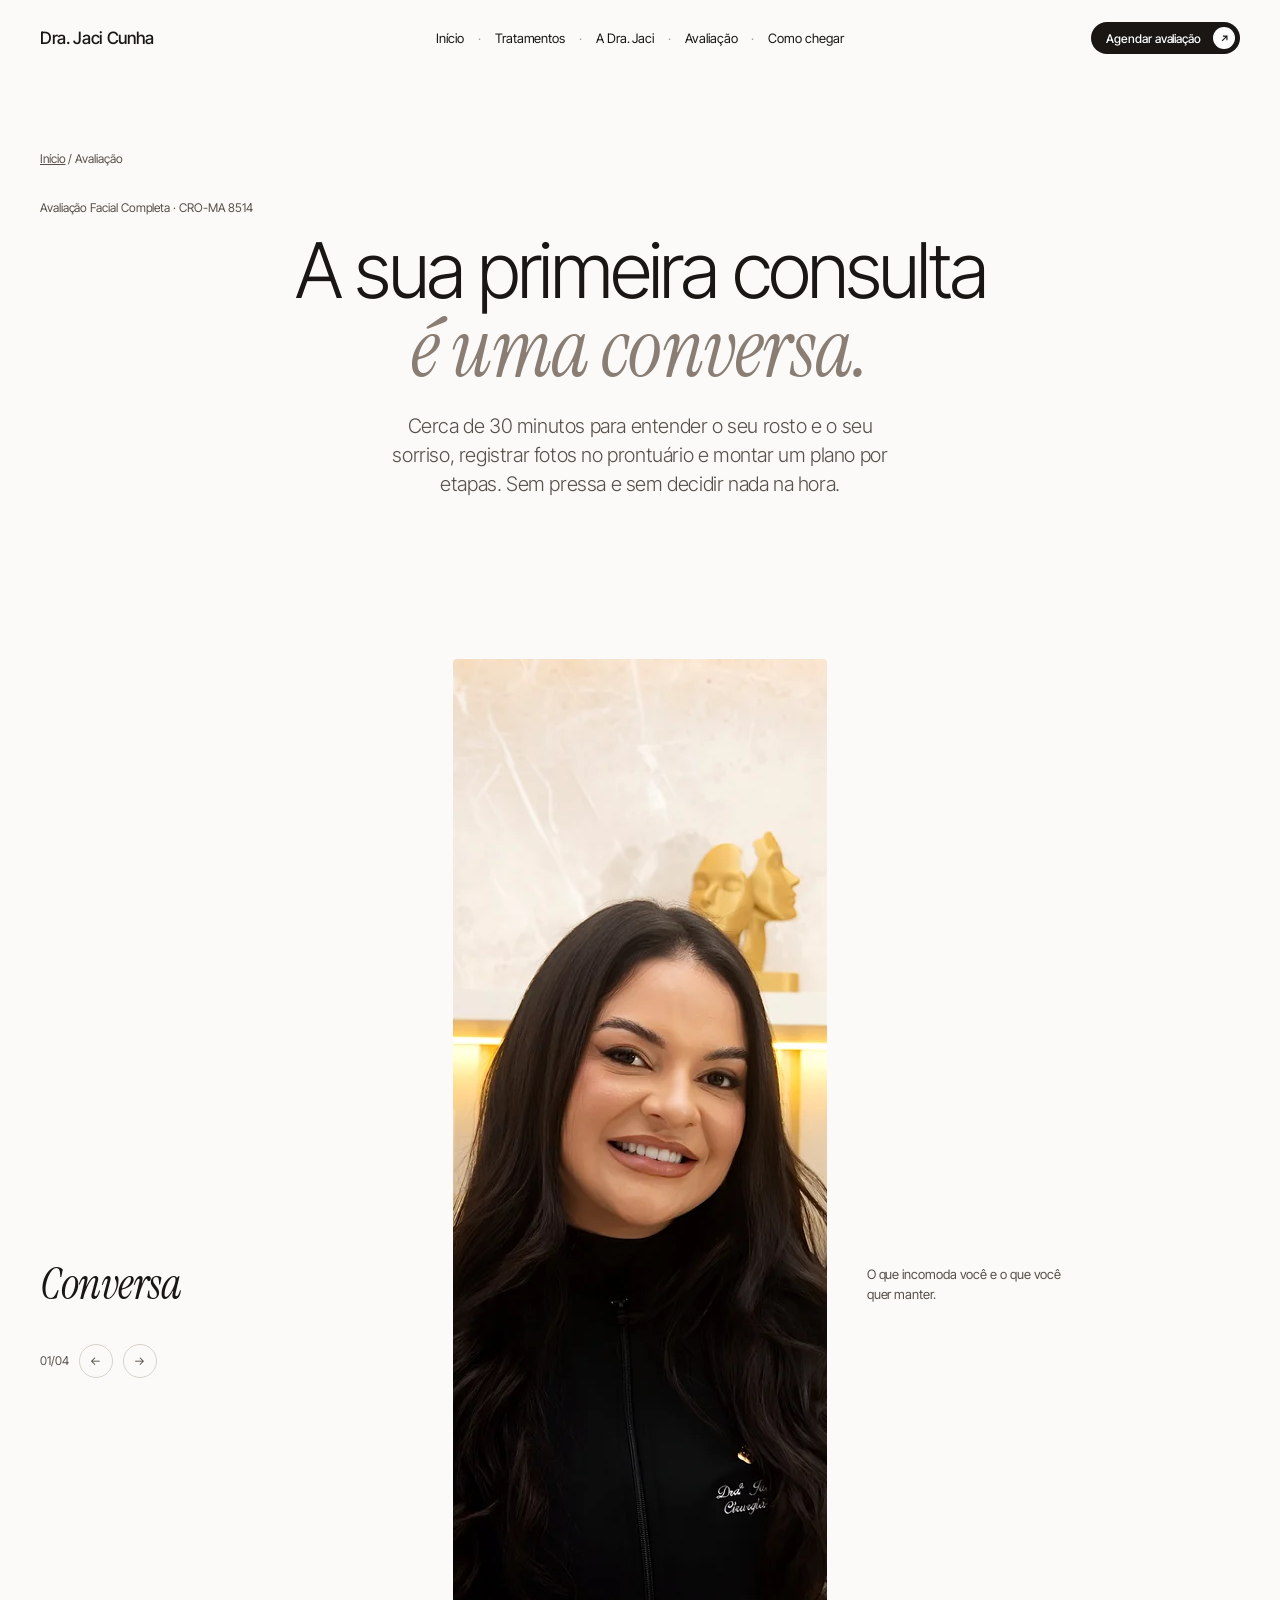
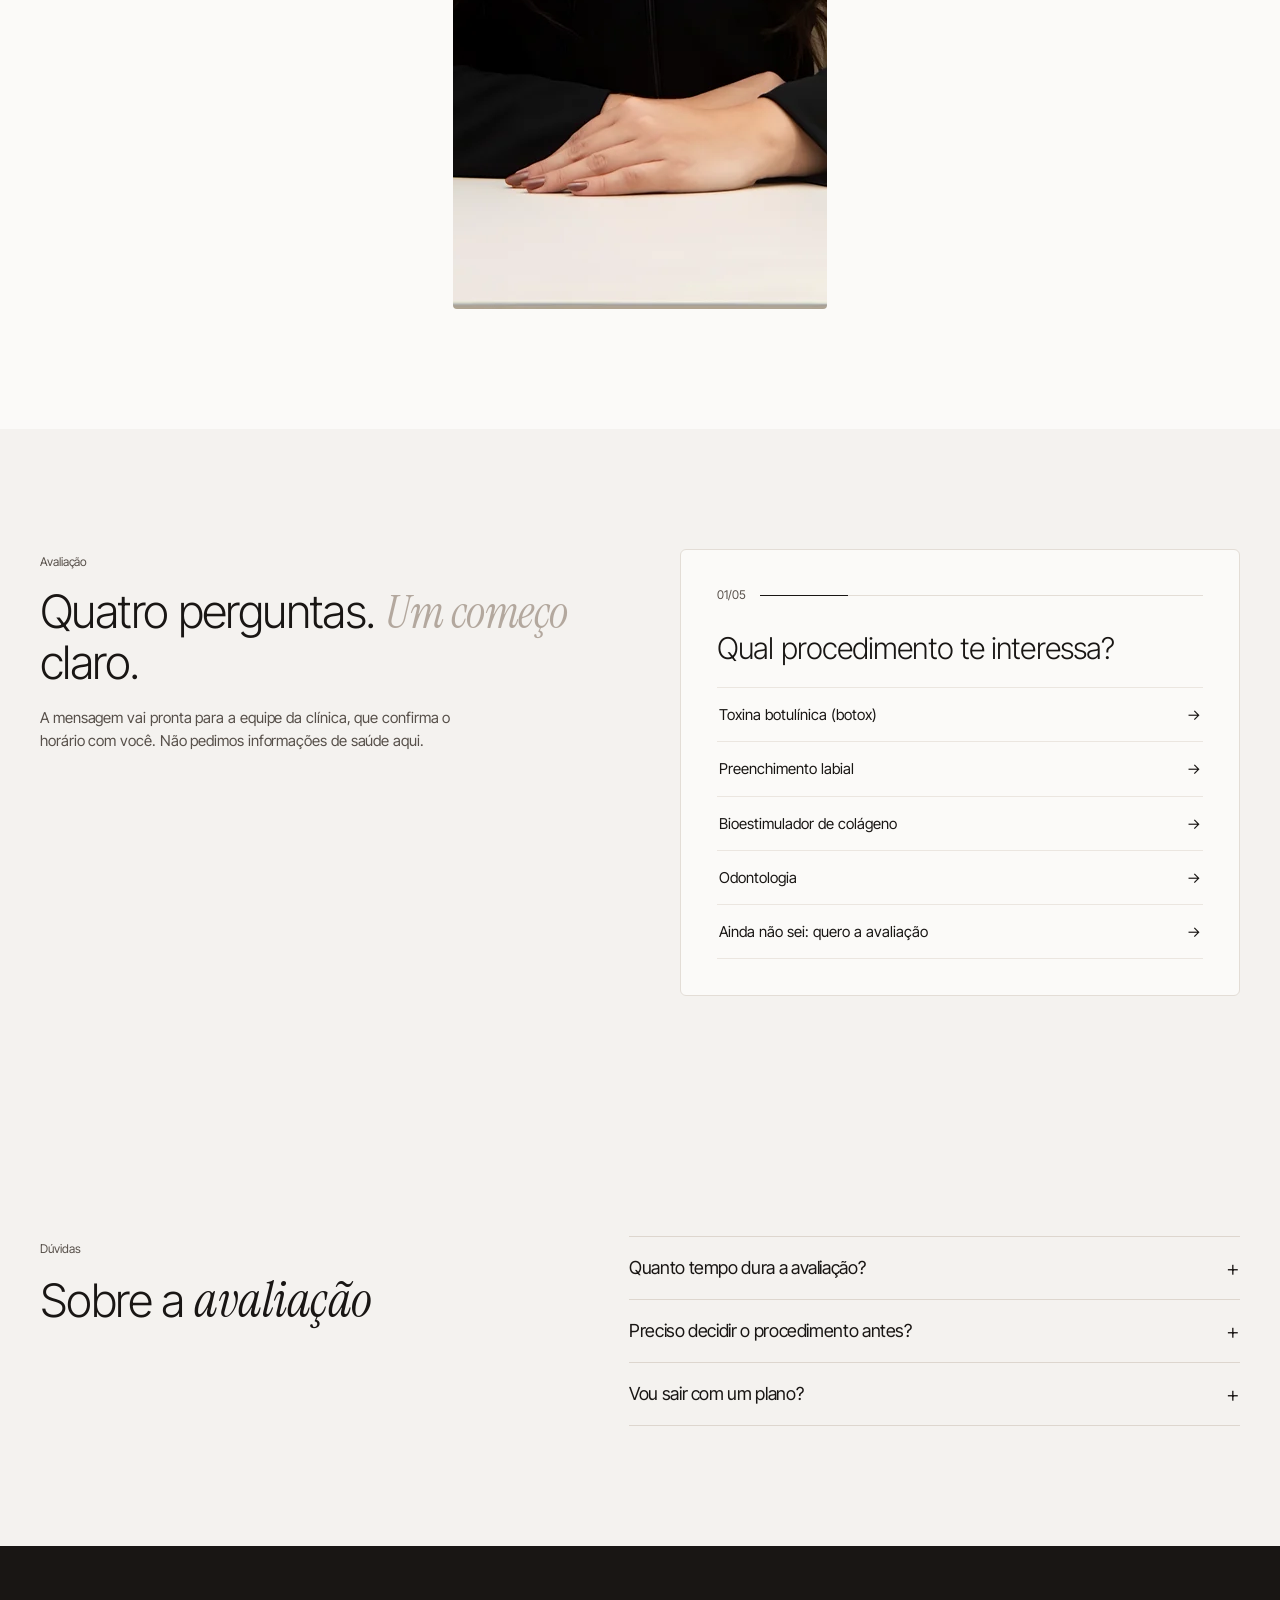
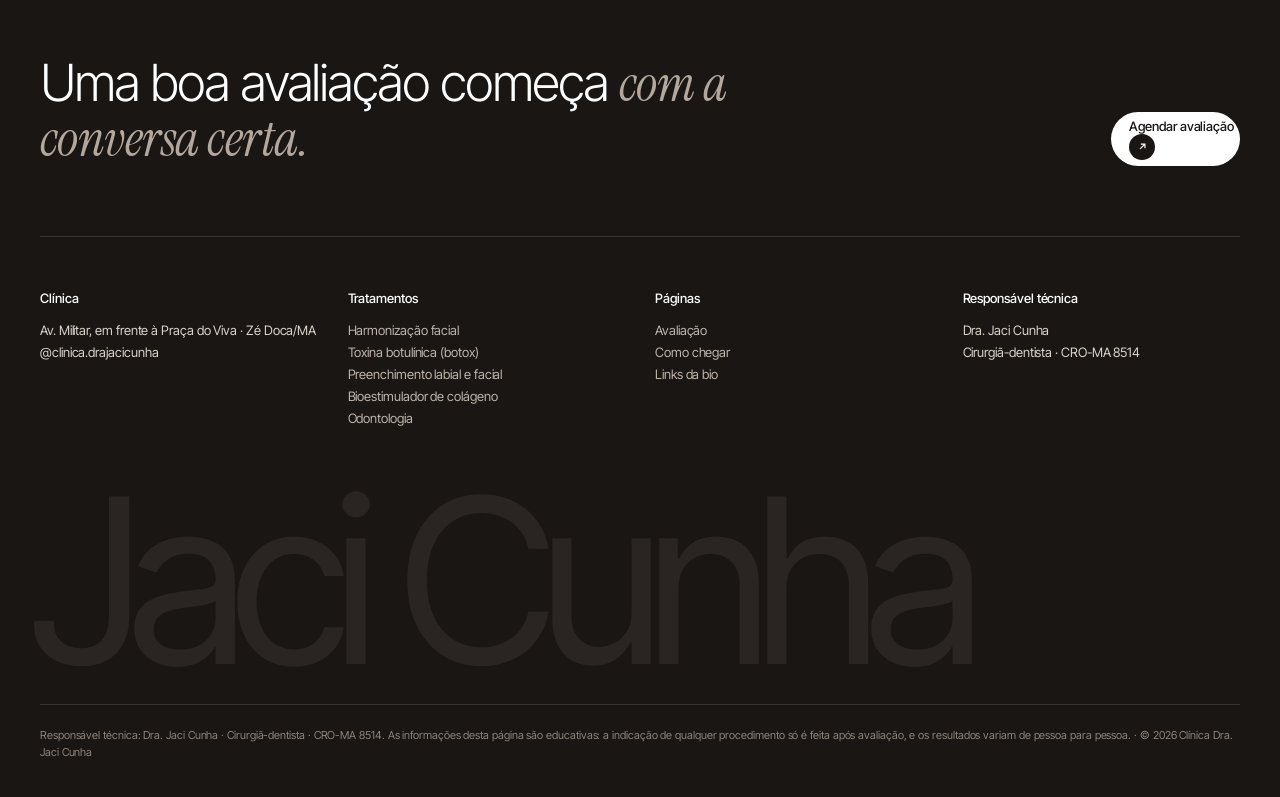
==== avaliacao/index.html @ e1cb76a9 "Site oficial e bio da Clínica Dra. Jaci Cunha (v3: Seon Clinic + Atelier Aesthetica) Co-Authored-By:" ====
<!doctype html>
<html lang="pt-BR"><head><meta charset="utf-8"><meta name="viewport" content="width=device-width,initial-scale=1,viewport-fit=cover">
<title>Avaliação Facial Completa em Zé Doca (MA) | Clínica Dra. Jaci Cunha</title><meta name="description" content="Agende sua Avaliação Facial Completa com a Dra. Jaci Cunha (CRO-MA 8514) em Zé Doca (MA): análise do rosto e do sorriso e um plano por etapas."><link rel="canonical" href="https://drajacicunha.pages.dev/avaliacao/"><meta name="robots" content="index,follow,max-image-preview:large">
<meta name="geo.region" content="BR-MA"><meta name="geo.placename" content="Zé Doca"><meta name="theme-color" content="#F4F2EF">
<meta property="og:type" content="website"><meta property="og:locale" content="pt_BR"><meta property="og:site_name" content="Clínica Dra. Jaci Cunha"><meta property="og:title" content="Avaliação Facial Completa em Zé Doca (MA) | Clínica Dra. Jaci Cunha">
<meta property="og:description" content="Agende sua Avaliação Facial Completa com a Dra. Jaci Cunha (CRO-MA 8514) em Zé Doca (MA): análise do rosto e do sorriso e um plano por etapas."><meta property="og:url" content="https://drajacicunha.pages.dev/avaliacao/"><meta property="og:image" content="https://drajacicunha.pages.dev/img/v3-heroi.webp"><meta name="twitter:card" content="summary_large_image">
<link rel="icon" href="/img/avatar.webp"><link rel="apple-touch-icon" href="/img/avatar.webp"><link rel="preconnect" href="https://fonts.googleapis.com"><link rel="preconnect" href="https://fonts.gstatic.com" crossorigin>
<link href="https://fonts.googleapis.com/css2?family=Inter+Tight:wght@300;400;500&family=Instrument+Serif:ital@0;1&display=swap" rel="stylesheet"><link rel="stylesheet" href="/css/site.css">
<script type="application/ld+json">{"@context": "https://schema.org", "@graph": [{"@type": ["Dentist", "MedicalClinic"], "@id": "https://drajacicunha.pages.dev/#clinica", "name": "Clínica Dra. Jaci Cunha", "alternateName": "Dra. Jaci Cunha · Harmonização Orofacial e Odontologia", "url": "https://drajacicunha.pages.dev/", "image": "https://drajacicunha.pages.dev/img/jaci-off-white-sofa-sorrindo.webp", "logo": "https://drajacicunha.pages.dev/img/avatar.webp", "sameAs": ["https://www.instagram.com/clinica.drajacicunha/"], "address": {"@type": "PostalAddress", "streetAddress": "Av. Militar, em frente à Praça do Viva", "addressLocality": "Zé Doca", "addressRegion": "MA", "addressCountry": "BR"}, "areaServed": {"@type": "City", "name": "Zé Doca"}, "medicalSpecialty": ["Dentistry", "Dermatology"], "employee": {"@type": "Person", "name": "Dra. Jaci Cunha", "jobTitle": "Cirurgiã-dentista", "identifier": "CRO-MA 8514"}}, {"@type": "BreadcrumbList", "itemListElement": [{"@type": "ListItem", "position": 1, "name": "Início", "item": "https://drajacicunha.pages.dev/"}, {"@type": "ListItem", "position": 2, "name": "Avaliação", "item": "https://drajacicunha.pages.dev/avaliacao/"}]}, {"@type": "FAQPage", "mainEntity": [{"@type": "Question", "name": "Quanto tempo dura a avaliação?", "acceptedAnswer": {"@type": "Answer", "text": "Cerca de 30 minutos."}}, {"@type": "Question", "name": "Preciso decidir o procedimento antes?", "acceptedAnswer": {"@type": "Answer", "text": "Não. A avaliação existe justamente para entender o seu rosto e montar o plano com você."}}, {"@type": "Question", "name": "Vou sair com um plano?", "acceptedAnswer": {"@type": "Answer", "text": "Sim: um plano por etapas, explicando o que faz sentido para você e em que ordem."}}]}]}</script></head>
<body class=""><header class="nav "><a class="logo" href="/">Dra. Jaci Cunha</a><nav aria-label="Páginas"><a href="/">Início</a><span>·</span><a href="/#tratamentos">Tratamentos</a><span>·</span><a href="/#dra">A Dra. Jaci</a><span>·</span><a href="/avaliacao/">Avaliação</a><span>·</span><a href="/#como-chegar">Como chegar</a></nav><a class="bt pq" href="/avaliacao/#agendar"><span>Agendar avaliação</span><i><svg viewBox="0 0 16 16" aria-hidden="true"><path d="M5 11 11 5M6 5h5v5" fill="none" stroke="currentColor" stroke-width="1.4"/></svg></i></a><button class="mn" type="button" aria-label="Abrir menu" onclick="document.body.classList.toggle('menu-aberto')"><i></i><i></i></button></header><div class="menu-cel"><a href="/">Início</a><a href="/#tratamentos">Tratamentos</a><a href="/#dra">A Dra. Jaci</a><a href="/avaliacao/">Avaliação</a><a href="/#como-chegar">Como chegar</a></div><main><section class="pg-h"><div class="w"><div class="migalha"><a href="/">Início</a> / Avaliação</div><span class="eti">Avaliação Facial Completa · CRO-MA 8514</span><h1 class="pg-h1c">A sua primeira consulta <em>é uma conversa.</em></h1><p class="lead c">Cerca de 30 minutos para entender o seu rosto e o seu sorriso, registrar fotos no prontuário e montar um plano por etapas. Sem pressa e sem decidir nada na hora.</p></div></section>
<section class="sec"><div class="w"><div class="sl rv" data-sl><div class="sl-i on"><div class="sl-t"><h3><em>Conversa</em></h3></div><img src="/img/v3-cons1.webp" alt="Clínica Dra. Jaci Cunha em Zé Doca" loading="lazy" width="1000" height="1250"><p class="sl-d">O que incomoda você e o que você quer manter.</p></div><div class="sl-i "><div class="sl-t"><h3><em>Análise</em></h3></div><img src="/img/v3-cons2.webp" alt="Clínica Dra. Jaci Cunha em Zé Doca" loading="lazy" width="1000" height="1250"><p class="sl-d">Rosto, expressão e sorriso, com fotos para o prontuário.</p></div><div class="sl-i "><div class="sl-t"><h3><em>Plano</em></h3></div><img src="/img/v3-cons3.webp" alt="Clínica Dra. Jaci Cunha em Zé Doca" loading="lazy" width="1000" height="1250"><p class="sl-d">As etapas que fazem sentido para você, explicadas uma a uma.</p></div><div class="sl-i "><div class="sl-t"><h3><em>Acompanhamento</em></h3></div><img src="/img/v3-cons4.webp" alt="Clínica Dra. Jaci Cunha em Zé Doca" loading="lazy" width="1000" height="1250"><p class="sl-d">Retorno combinado para cuidar do resultado com você.</p></div><div class="sl-c"><span class="sl-n">01/04</span><button type="button" data-a aria-label="Anterior">←</button><button type="button" data-p aria-label="Próxima">→</button></div></div></div></section>
<section class="quiz" id="agendar"><div class="w q-grid"><div class="rv"><span class="eti">Avaliação</span><h2>Quatro perguntas. <em class="cz">Um começo</em> claro.</h2><p class="mut">A mensagem vai pronta para a equipe da clínica, que confirma o horário com você. Não pedimos informações de saúde aqui.</p></div>
<div id="qz" class="qz rv" aria-live="polite"></div></div></section>
<script>(()=>{const D={"quiz": [["Qual procedimento te interessa?", ["Toxina botulínica (botox)", "Preenchimento labial", "Bioestimulador de colágeno", "Odontologia", "Ainda não sei: quero a avaliação"]], ["Você já fez algum procedimento estético?", ["Sim", "Não, seria a primeira vez"]], ["Quando você gostaria de vir?", ["Esta semana", "Este mês", "Só quero tirar dúvidas"]], ["Melhor horário", ["Manhã", "Tarde"]]], "wa": "", "ig": "clinica.drajacicunha"},R=[];const el=document.getElementById('qz');
function passo(i){if(i<D.quiz.length){const[p,ops]=D.quiz[i];el.innerHTML=`<div class="q-top"><span>${String(i+1).padStart(2,'0')}/${String(D.quiz.length+1).padStart(2,'0')}</span><i style="--p:${(i+1)/(D.quiz.length+1)}"></i></div><h3>${p}</h3><div class="op">${ops.map(o=>`<button type="button">${o}<span>→</span></button>`).join('')}</div>`;
 el.querySelectorAll('button').forEach(b=>b.onclick=()=>{R[i]=b.firstChild.textContent;passo(i+1)})}
 else{el.innerHTML=`<div class="q-top"><span>${D.quiz.length+1}/${D.quiz.length+1}</span><i style="--p:1"></i></div><h3>Seu nome e sua cidade</h3><input id="qn" placeholder="Nome" autocomplete="given-name"><input id="qc" placeholder="Cidade" value="Zé Doca"><button type="button" id="qe" class="bt"><span>Enviar para a clínica</span><i><svg viewBox="0 0 16 16" aria-hidden="true"><path d="M5 11 11 5M6 5h5v5" fill="none" stroke="currentColor" stroke-width="1.4"/></svg></i></button>`;
 document.getElementById('qe').onclick=()=>{const n=document.getElementById('qn').value.trim()||'(sem nome)',c=document.getElementById('qc').value.trim();
  const t=`Oi! Vim pelo site da Clínica Dra. Jaci Cunha.\nNome: ${n}\nCidade: ${c}\nInteresse: ${R[0]}\nJá fez procedimento: ${R[1]}\nQuando: ${R[2]}\nHorário: ${R[3]}`;
  if(D.wa)location.href='https://wa.me/'+D.wa+'?text='+encodeURIComponent(t);
  else{try{navigator.clipboard.writeText(t)}catch(e){}el.innerHTML='<h3>Mensagem copiada.</h3><p class="mut" style="margin:10px 0 18px">Abra o direct da clínica e cole a mensagem.</p><a class="bt" href="https://ig.me/m/'+D.ig+'"><span>Abrir o direct</span><i><svg viewBox="0 0 16 16" aria-hidden="true"><path d="M5 11 11 5M6 5h5v5" fill="none" stroke="currentColor" stroke-width="1.4"/></svg></i></a>'}}}}
passo(0)})();</script><section class="sec cinza"><div class="w duas"><div class="rv"><span class="eti">Dúvidas</span><h2 class="h2">Sobre a <em>avaliação</em></h2></div><div class="rv"><div class="faq"><details><summary>Quanto tempo dura a avaliação?</summary><p>Cerca de 30 minutos.</p></details><details><summary>Preciso decidir o procedimento antes?</summary><p>Não. A avaliação existe justamente para entender o seu rosto e montar o plano com você.</p></details><details><summary>Vou sair com um plano?</summary><p>Sim: um plano por etapas, explicando o que faz sentido para você e em que ordem.</p></details></div></div></div></section></main><footer class="rod"><div class="w"><div class="rod-top"><h2>Uma boa avaliação começa <em>com a conversa certa.</em></h2><a class="bt claro" href="/avaliacao/#agendar"><span>Agendar avaliação</span><i><svg viewBox="0 0 16 16" aria-hidden="true"><path d="M5 11 11 5M6 5h5v5" fill="none" stroke="currentColor" stroke-width="1.4"/></svg></i></a></div>
<div class="cols"><div><b>Clínica</b>Av. Militar, em frente à Praça do Viva · Zé Doca/MA<br>@clinica.drajacicunha</div><div><b>Tratamentos</b><a href="/harmonizacao-facial-em-ze-doca/">Harmonização facial</a><a href="/botox-em-ze-doca/">Toxina botulínica (botox)</a><a href="/preenchimento-labial-em-ze-doca/">Preenchimento labial e facial</a><a href="/bioestimulador-de-colageno-em-ze-doca/">Bioestimulador de colágeno</a><a href="/dentista-em-ze-doca/">Odontologia</a></div><div><b>Páginas</b><a href="/avaliacao/">Avaliação</a><a href="/#como-chegar">Como chegar</a><a href="/bio/">Links da bio</a></div><div><b>Responsável técnica</b>Dra. Jaci Cunha<br>Cirurgiã-dentista · CRO-MA 8514</div></div>
<div class="marca-g" aria-hidden="true">Jaci Cunha</div><div class="leg">Responsável técnica: Dra. Jaci Cunha · Cirurgiã-dentista · CRO-MA 8514. As informações desta página são educativas: a indicação de qualquer procedimento só é feita após avaliação, e os resultados variam de pessoa para pessoa. · © 2026 Clínica Dra. Jaci Cunha</div></div></footer>
<script>(()=>{const r=matchMedia('(prefers-reduced-motion: reduce)').matches;const o=new IntersectionObserver(es=>es.forEach(e=>{if(e.isIntersecting){e.target.classList.add('ok');o.unobserve(e.target)}}),{threshold:.15});document.querySelectorAll('.rv').forEach(el=>r?el.classList.add('ok'):o.observe(el));
const n=document.querySelector('.nav');addEventListener('scroll',()=>n.classList.toggle('fixo',scrollY>40),{passive:true});
document.querySelectorAll('[data-sl]').forEach(sl=>{const it=[...sl.querySelectorAll('.sl-i')];let k=0;const ir=d=>{it[k].classList.remove('on');k=(k+d+it.length)%it.length;it[k].classList.add('on');sl.querySelector('.sl-n').textContent=String(k+1).padStart(2,'0')+'/'+String(it.length).padStart(2,'0')};sl.querySelector('[data-a]').onclick=()=>ir(-1);sl.querySelector('[data-p]').onclick=()=>ir(1)});})();</script></body></html>
---- css/site.css ----
/* Clínica Dra. Jaci Cunha · site v3 (conta Leandro, 04/11/2026)
   Cópia fiel da linguagem de dois shots de estúdios de ponta: "Seon Clinic" (LAIN) e "Atelier Aesthetica" (Phenomenon Studio).
   Inter Tight leve + Instrument Serif itálica, palavras em cinza/preto, etiquetas finas, fotografia grande. Ver site/TEMPLATE-V3.md */
:root{--fd:#F4F2EF;--br:#FBFAF8;--cz:#EAE6E1;--tp:#8A7E74;--tp2:#B3A89E;--ti:#191614;--t2:#57504A;--bo:#6B1620;--w:1360px;--sf:'Instrument Serif',Georgia,serif;--ss:'Inter Tight',system-ui,sans-serif}
*{box-sizing:border-box;margin:0;padding:0}html{scroll-behavior:smooth}
body{background:var(--br);color:var(--ti);font:400 15px/1.55 var(--ss);-webkit-font-smoothing:antialiased;letter-spacing:-.005em;overflow-x:hidden}
a{color:inherit;text-decoration:none}img{display:block;max-width:100%}button{font:inherit;color:inherit}
em{font-family:var(--sf);font-style:italic;font-weight:400;letter-spacing:-.01em}
.w{max-width:var(--w);margin:0 auto;padding:0 40px}.c{text-align:center}.sr{position:absolute;width:1px;height:1px;overflow:hidden;clip:rect(0 0 0 0)}
.cz{color:var(--tp2)}.mut{color:var(--t2);font-size:15px;max-width:440px}
.eti{display:inline-block;font:400 12px var(--ss);color:var(--t2);margin-bottom:18px}.eti.c{display:block;text-align:center}.eti.claro{color:rgba(255,255,255,.8)}
/* botão pílula com seta em círculo (LAIN) */
.bt{display:inline-flex;align-items:center;gap:12px;background:var(--ti);color:#fff;border-radius:99px;padding:6px 6px 6px 18px;font:500 13px var(--ss);transition:background .3s}
.bt i{width:26px;height:26px;border-radius:50%;background:#fff;color:var(--ti);display:grid;place-items:center;transition:transform .35s}.bt i svg{width:13px;height:13px}
.bt:hover{background:var(--bo)}.bt:hover i{transform:rotate(45deg)}.bt.pq{font-size:12px;padding:5px 5px 5px 15px}.bt.pq i{width:22px;height:22px}
.bt.claro{background:#fff;color:var(--ti)}.bt.claro i{background:var(--ti);color:#fff}.bt.centro{margin:26px auto 0;display:flex;width:max-content}
/* navegação (LAIN: logo à esquerda, links com ponto no centro, pílula à direita) */
.nav{position:fixed;top:0;left:0;right:0;z-index:50;display:grid;grid-template-columns:1fr auto 1fr;align-items:center;padding:22px 40px;transition:background .4s,padding .4s}
.nav .logo{font:500 17px var(--ss);letter-spacing:-.02em}.nav nav{display:flex;align-items:center;gap:14px;font-size:13px}.nav nav span{opacity:.4}.nav .bt{justify-self:end}
.nav.fixo{background:rgba(251,250,248,.88);backdrop-filter:blur(16px);-webkit-backdrop-filter:blur(16px);padding:14px 40px}
.mn{display:none}.menu-cel{display:none}
/* herói (LAIN Seon Clinic: foto cheia, frase em cima à esquerda, dois destaques, nome gigante na base) */
.heroi{position:relative;height:100vh;min-height:680px;max-height:1000px;overflow:hidden;background:var(--cz)}
.heroi picture,.h-img{position:absolute;inset:0;width:100%;height:100%}.h-img{object-fit:cover;object-position:60% 20%;transform:scale(1.06);animation:z 18s ease-out forwards}
@keyframes z{to{transform:scale(1)}}
.h-in{position:absolute;inset:0;max-width:var(--w);margin:0 auto;padding:0 40px}
.h-top{position:absolute;top:150px;left:40px;max-width:420px}.h-frase{font:300 34px/1.15 var(--ss);letter-spacing:-.03em;margin-bottom:22px}.h-frase em{font-size:1.08em}
.h-feat{position:absolute;left:40px;top:52%;display:grid;grid-template-columns:repeat(2,250px);gap:30px}
.h-feat div{display:grid;grid-template-columns:28px 1fr;column-gap:12px}.h-feat i{grid-row:span 2;width:28px;height:28px;border:1px solid rgba(25,22,20,.25);border-radius:7px;display:grid;place-items:center}.h-feat i svg{width:16px}
.h-feat b{font:500 14px var(--ss)}.h-feat small{font-size:12px;color:var(--t2);line-height:1.45}
.h-nome{position:absolute;left:28px;right:28px;bottom:-.14em;font:400 clamp(90px,17.4vw,300px)/1 var(--ss);letter-spacing:-.065em;white-space:nowrap;color:var(--ti)}
/* seções */
.sec{padding:120px 0}.cinza{background:var(--fd)}
.h2c{font:300 clamp(34px,3.6vw,52px)/1.12 var(--ss);letter-spacing:-.035em;max-width:820px;margin:0 auto}.h2c em{font-size:1.08em}
.h2{font:300 clamp(34px,3.6vw,52px)/1.08 var(--ss);letter-spacing:-.035em}.h2 em{font-size:1.08em}
.largo{max-width:820px;margin:60px auto 0;overflow:hidden;border-radius:4px}.largo img{width:100%;transition:transform 1.2s}.largo:hover img{transform:scale(1.03)}
/* tratamentos (LAIN: cartões de foto com o nome por cima) */
.tt-cab{display:flex;justify-content:space-between;align-items:end;gap:30px;margin-bottom:40px}
.cards{display:grid;grid-template-columns:repeat(5,1fr);gap:10px}
.card{position:relative;aspect-ratio:3/4.3;overflow:hidden;border-radius:4px;color:#fff}.card img{width:100%;height:100%;object-fit:cover;object-position:50% 12%;transition:transform 1s cubic-bezier(.2,.7,.2,1)}
.card::after{content:"";position:absolute;inset:0;background:linear-gradient(180deg,rgba(0,0,0,0) 45%,rgba(20,12,10,.62))}
.card-t{position:absolute;left:16px;right:16px;bottom:16px;z-index:1;display:grid;gap:4px}.card-t b{font:500 15px/1.2 var(--ss)}.card-t small{font-size:11.5px;opacity:.8;line-height:1.4}
.card-n{position:absolute;top:14px;right:16px;z-index:1;font:300 26px var(--ss);letter-spacing:-.03em}.card:hover img{transform:scale(1.06)}
/* pilares (LAIN: 4 colunas com ícone e fio) */
.pils{display:grid;grid-template-columns:repeat(4,1fr);margin-top:56px;border-top:1px solid #dcd6cf}
.pil{padding:26px 24px 10px 0;border-right:1px solid #dcd6cf;display:grid;gap:8px}.pil+.pil{padding-left:24px}.pil:last-child{border-right:0}
.pil i{width:28px;height:28px;border:1px solid #d3ccc4;border-radius:7px;display:grid;place-items:center;margin-bottom:40px}.pil i svg{width:15px}.pil b{font:500 14px var(--ss)}.pil small{font-size:12.5px;color:var(--t2)}
/* jornada em círculo (LAIN) */
.jorn{position:relative;width:min(640px,100%);aspect-ratio:1;margin:70px auto 0}
.j-anel{position:absolute;inset:14%;border:1px solid #e0dad3;border-radius:50%;background:conic-gradient(from 0deg,#efebe6 0 25%,transparent 25% 100%)}
.j-anel::before,.j-anel::after{content:"";position:absolute;background:#e0dad3}.j-anel::before{left:50%;top:0;bottom:0;width:1px}.j-anel::after{top:50%;left:0;right:0;height:1px}
.j-meio{position:absolute;left:50%;top:50%;transform:translate(-50%,-50%);width:150px;height:150px;border-radius:50%;background:var(--br);border:1px solid #e0dad3;display:grid;place-content:center;text-align:center;font-size:12px}.j-meio b{font-weight:500}.j-meio span{color:var(--tp2)}
.jp{position:absolute;display:grid;justify-items:center;gap:6px;font-size:12px;width:150px}.jp img{width:74px;height:74px;border-radius:50%;object-fit:cover;border:3px solid var(--br);box-shadow:0 10px 26px rgba(25,22,20,.12)}
.jp span{width:28px;height:28px;border:1px solid #d9d2ca;border-radius:50%;display:grid;place-items:center;font-size:10px;background:var(--br)}.jp b{font-weight:400}
.jp1{left:-2%;top:2%}.jp2{right:-2%;top:2%}.jp3{right:-2%;bottom:4%}.jp4{left:-2%;bottom:4%}
/* cartão da Dra. (Phenomenon Atelier Aesthetica) */
.dra{position:relative;margin-top:56px;background:linear-gradient(120deg,#8C8178,#776B62);border-radius:6px;min-height:520px;overflow:hidden;color:#fff;display:grid;grid-template-columns:1.1fr .9fr}
.dra-t{padding:70px 60px}.dra-t h3{font:300 clamp(40px,4vw,58px)/1 var(--ss);letter-spacing:-.04em;margin-bottom:22px}.dra-t h3 em{font-size:1.06em}
.dra-t p{font-size:13.5px;line-height:1.6;color:rgba(255,255,255,.85);max-width:440px}
.selos{display:flex;flex-wrap:wrap;gap:8px;margin:30px 0}.selos span{border:1px solid rgba(255,255,255,.28);border-radius:99px;padding:5px 12px;font-size:11px;background:rgba(255,255,255,.06)}
.dra-t .cit{font-size:22px;color:#fff;max-width:420px}.dra-f{position:absolute;right:4%;bottom:0;height:96%;width:auto;object-fit:contain;filter:drop-shadow(0 30px 40px rgba(0,0,0,.18))}
/* conversa (LAIN: foto cheia com frase e etiquetas) */
.conversa{position:relative;height:88vh;min-height:560px;max-height:860px;overflow:hidden}.conversa img{position:absolute;inset:0;width:100%;height:100%;object-fit:cover;object-position:50% 20%}
.conversa::after{content:"";position:absolute;inset:0;background:linear-gradient(180deg,rgba(15,8,8,.78),rgba(15,8,8,.35) 32%,rgba(15,8,8,0) 55%)}
.cv-in{position:relative;z-index:1;padding-top:70px;color:#fff}.cv-in h2{font:300 clamp(34px,3.8vw,56px)/1.1 var(--ss);letter-spacing:-.035em;max-width:640px}.cz2{color:rgba(255,255,255,.6)}
.tags{display:flex;flex-wrap:wrap;gap:6px;margin-top:22px;max-width:520px}.tags span{background:#fff;color:var(--ti);border-radius:99px;padding:5px 12px;font-size:11px}
/* quiz */
.quiz{padding:120px 0;background:var(--fd)}.q-grid{display:grid;grid-template-columns:1fr 1fr;gap:80px;align-items:start}.quiz .h2{margin-bottom:18px}.quiz h2{font:300 clamp(34px,3.6vw,52px)/1.08 var(--ss);letter-spacing:-.035em;margin-bottom:18px}
.qz{background:var(--br);border:1px solid #e3ddd6;border-radius:6px;padding:36px;min-height:380px}
.q-top{display:flex;align-items:center;gap:14px;font-size:12px;color:var(--t2);margin-bottom:26px}.q-top i{flex:1;height:1px;background:#e3ddd6;position:relative}.q-top i::after{content:"";position:absolute;left:0;top:0;height:1px;width:calc(var(--p)*100%);background:var(--ti);transition:width .4s}
.qz h3{font:300 30px/1.15 var(--ss);letter-spacing:-.03em;margin-bottom:22px}
.op{display:grid;border-top:1px solid #ebe6e0}.op button{display:flex;justify-content:space-between;background:none;border:0;border-bottom:1px solid #ebe6e0;padding:15px 2px;font-size:15px;text-align:left;cursor:pointer;transition:padding .3s,color .3s}.op button:hover{padding-left:10px;color:var(--bo)}
.qz input{width:100%;border:0;border-bottom:1px solid #d9d2ca;background:none;font:300 22px var(--ss);padding:12px 2px;margin-bottom:14px;outline:none}.qz .bt{margin-top:10px}
/* mapa e faq */
.duas{display:grid;grid-template-columns:1fr 1.2fr;gap:80px;align-items:start}.duas .h2{margin-bottom:18px}.duas .bt{margin-top:22px}
.mapa{width:100%;height:460px;border:0;border-radius:6px;filter:grayscale(1) contrast(.95)}
.faq details{border-bottom:1px solid #ddd6ce;padding:20px 0}.faq details:first-child{border-top:1px solid #ddd6ce}.faq summary{cursor:pointer;list-style:none;display:flex;justify-content:space-between;gap:20px;font:400 18px var(--ss);letter-spacing:-.02em}
.faq summary::after{content:"+";font-weight:300;font-size:22px;line-height:1;transition:transform .3s}.faq details[open] summary::after{transform:rotate(45deg)}.faq p{color:var(--t2);margin-top:10px;max-width:560px}
.aviso{font-size:11.5px;color:var(--tp);margin-top:26px;max-width:560px}.aviso.c{margin:40px auto 0}
/* páginas internas */
.pg-h{padding:150px 0 40px}.pg-g{display:grid;grid-template-columns:1.1fr .9fr;gap:70px;align-items:end}.migalha{font-size:12px;color:var(--t2);margin-bottom:26px}.migalha a{text-decoration:underline}
.pg-h h1{font:300 clamp(48px,6vw,92px)/1 var(--ss);letter-spacing:-.05em;margin-bottom:22px}.pg-h h1 em{font-size:1.05em;display:block;color:var(--tp)}
.pg-h1c{font:300 clamp(48px,6vw,96px)/1.02 var(--ss);letter-spacing:-.05em;text-align:center;max-width:1000px;margin:0 auto 22px}.pg-h1c em{font-size:1.06em}
.lead{font:300 20px/1.45 var(--ss);color:var(--t2);max-width:520px;margin-bottom:28px;letter-spacing:-.02em}.lead.c{margin:0 auto}
.pg-f{position:relative;aspect-ratio:3/4;border-radius:4px;overflow:hidden}.pg-f img{width:100%;height:100%;object-fit:cover;object-position:50% 12%}.pg-cro{position:absolute;left:16px;bottom:16px;background:rgba(255,255,255,.92);border-radius:99px;padding:6px 12px;font-size:11px}
.env{display:grid;grid-template-columns:repeat(3,1fr);gap:0;margin-top:70px;border-top:1px solid #dcd6cf}.env-i{padding:26px 26px 0 0;border-right:1px solid #dcd6cf;display:grid;gap:8px;align-content:start}.env-i+.env-i{padding-left:26px}.env-i:last-child{border-right:0}
.env-i span{font-size:12px;color:var(--tp2)}.env-i b{font:400 22px var(--ss);letter-spacing:-.02em}.env-i p{font-size:13.5px;color:var(--t2)}.env-i a{font-size:13px;text-decoration:underline}
/* consulta 01/04 (Phenomenon "Private Consultation") */
.sl{position:relative;background:var(--br);min-height:560px}.sl-i{display:none;grid-template-columns:1fr 1fr 1fr;gap:40px;align-items:center}.sl-i.on{display:grid;animation:fade .7s}
@keyframes fade{from{opacity:0;transform:translateY(10px)}}
.sl-t h3{font:400 44px/1.05 var(--sf)}.sl-i img{aspect-ratio:4/5;object-fit:cover;width:100%;border-radius:4px}.sl-d{font-size:13px;color:var(--t2);max-width:220px}
.sl-c{position:absolute;left:0;top:calc(50% + 60px);display:flex;align-items:center;gap:10px;font-size:12px;color:var(--t2)}.sl-c button{width:34px;height:34px;border-radius:50%;border:1px solid #d9d2ca;background:none;cursor:pointer}.sl-c button:hover{background:var(--ti);color:#fff}
/* rodapé */
.rod{background:var(--ti);color:#d9d2ca;padding:110px 0 36px;overflow:hidden}
.rod-top{display:flex;justify-content:space-between;align-items:end;gap:30px;padding-bottom:70px;border-bottom:1px solid #3a3430}.rod-top h2{font:300 clamp(34px,4vw,60px)/1.05 var(--ss);letter-spacing:-.04em;color:#fff;max-width:760px}.rod-top em{color:var(--tp2)}
.rod .cols{display:grid;grid-template-columns:repeat(4,1fr);gap:30px;padding:50px 0;font-size:13px;line-height:1.7}.rod b{display:block;font-weight:500;color:#fff;margin-bottom:10px}.rod a{display:block;color:#bdb4ab}.rod a:hover{color:#fff}
.marca-g{font:400 clamp(90px,18vw,300px)/.8 var(--ss);letter-spacing:-.07em;color:#2a2522;white-space:nowrap;margin:10px -10px 30px}
.leg{font-size:11px;color:#8d837a;border-top:1px solid #3a3430;padding-top:22px}
/* bio */
.pg-bio .nav,.pg-bio .rod .rod-top,.pg-bio .rod .cols{display:none}.pg-bio .rod{padding-top:30px}
.bio{max-width:560px;margin:0 auto}.bio-h{position:relative;aspect-ratio:4/5;overflow:hidden}.bio-h img{width:100%;height:100%;object-fit:cover;object-position:50% 10%}
.bio-h::after{content:"";position:absolute;inset:0;background:linear-gradient(180deg,rgba(0,0,0,0) 50%,rgba(20,12,10,.6))}
.bio-ht{position:absolute;left:22px;right:22px;bottom:18px;z-index:1;color:#fff}.bio-ht h1{font:400 92px/.84 var(--ss);letter-spacing:-.07em}.bio-ht .eti{margin-bottom:10px}
.bio-w{padding:26px 22px 40px}.bio-f{font:300 19px/1.4 var(--ss);letter-spacing:-.02em;color:var(--t2);margin-bottom:24px}.bio-f em{color:var(--ti);font-size:1.08em}
.bio-l{display:grid;border-top:1px solid #e3ddd6}.bio-l a{display:flex;justify-content:space-between;align-items:center;gap:12px;border-bottom:1px solid #e3ddd6;padding:16px 2px;transition:padding .3s}.bio-l a:hover{padding-left:10px}
.bio-l b{display:block;font:400 18px var(--ss);letter-spacing:-.02em}.bio-l small{font-size:12px;color:var(--t2)}.bio-l i{width:28px;height:28px;flex:none;border-radius:50%;border:1px solid #d9d2ca;display:grid;place-items:center}.bio-l i svg{width:13px}
.bio-l .b1{background:var(--ti);color:#fff;border-radius:6px;padding:18px 16px;margin:14px 0 6px;border:0}.bio-l .b1 small{color:#bdb4ab}.bio-l .b1 i{background:#fff;color:var(--ti);border:0}
/* entrada */
.rv{opacity:0;transform:translateY(24px);transition:opacity 1s cubic-bezier(.2,.7,.2,1),transform 1s cubic-bezier(.2,.7,.2,1)}.rv.ok{opacity:1;transform:none}
@media (prefers-reduced-motion:reduce){.rv{opacity:1;transform:none}.h-img{animation:none}}
/* celular */
@media (max-width:960px){
 .w,.h-in{padding:0 20px}.nav{grid-template-columns:1fr auto;padding:16px 20px}.nav nav,.nav .bt{display:none}.nav.fixo{padding:12px 20px}
 .mn{display:grid;gap:6px;background:none;border:0;padding:8px;cursor:pointer}.mn i{width:22px;height:1.5px;background:currentColor}
 .menu-cel{position:fixed;inset:60px 0 auto;z-index:49;background:var(--br);padding:10px 20px 26px;display:grid;transform:translateY(-10px);opacity:0;pointer-events:none;transition:.3s}.menu-cel a{font:300 30px/1.6 var(--ss);letter-spacing:-.03em;border-bottom:1px solid #e3ddd6}
 .menu-aberto .menu-cel{opacity:1;transform:none;pointer-events:auto}
 .heroi{height:92vh;min-height:620px}.h-img{object-position:50% 15%}.h-top{top:100px;left:20px;right:20px}.h-frase{font-size:26px}.h-feat{display:none}.h-nome{left:14px;font-size:clamp(70px,24vw,150px)}
 .sec,.quiz{padding:80px 0}.cards{grid-template-columns:repeat(2,1fr)}.tt-cab{display:block}.tt-cab .mut{margin-top:12px}
 .pils,.env{grid-template-columns:1fr}.pil,.env-i{border-right:0!important;border-bottom:1px solid #dcd6cf;padding:22px 0!important}.pil i{margin-bottom:16px}
 .jp{width:110px}.jp img{width:56px;height:56px}.j-meio{width:110px;height:110px;font-size:10.5px}
 .dra{grid-template-columns:1fr;min-height:0}.dra-t{padding:40px 26px 0}.dra-f{position:relative;right:auto;height:420px;margin:10px auto 0}
 .conversa{height:auto;min-height:0;aspect-ratio:3/4}.cv-in{padding-top:40px}
 .q-grid,.duas,.pg-g{grid-template-columns:1fr;gap:40px}.qz{padding:24px}.pg-h{padding-top:110px}
 .sl-i{grid-template-columns:1fr;gap:18px}.sl-c{position:static;margin-top:18px}.sl{min-height:0}
 .rod-top{display:block}.rod-top .bt{margin-top:24px}.rod .cols{grid-template-columns:1fr 1fr}
}
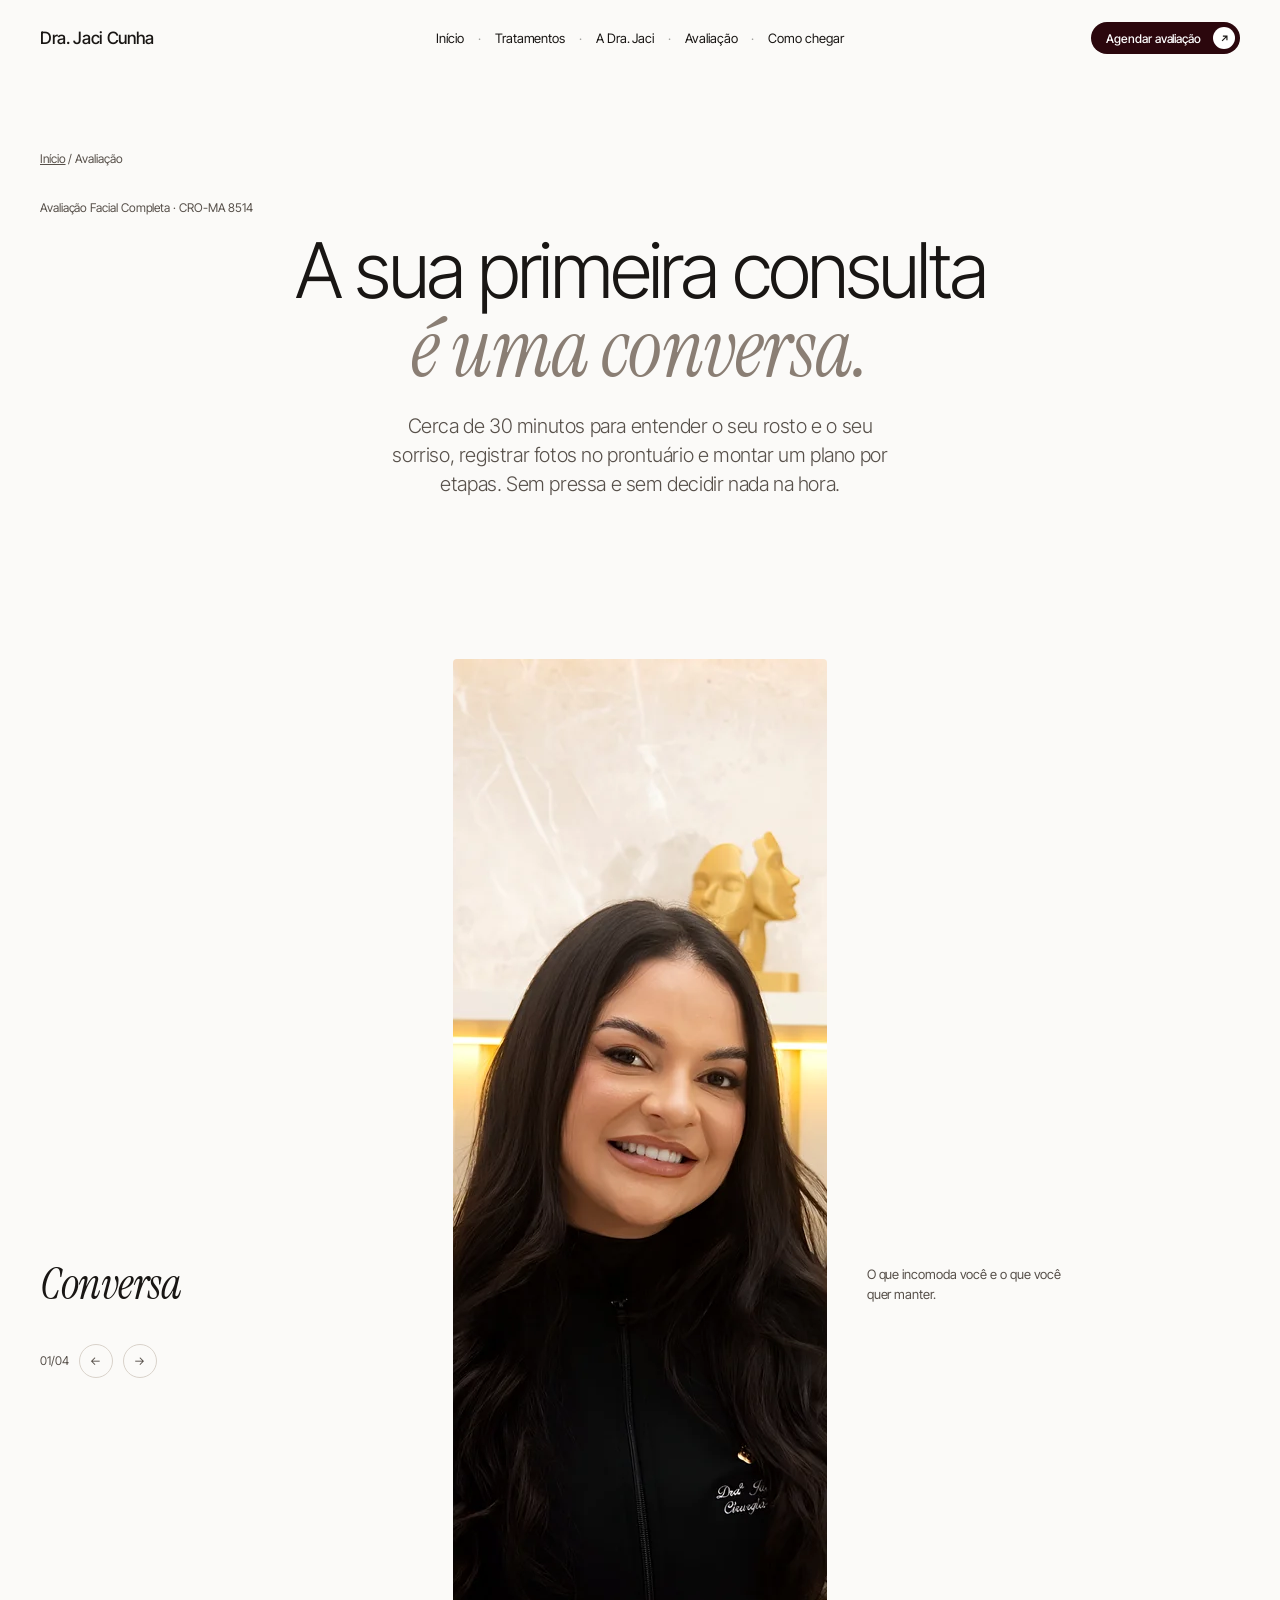
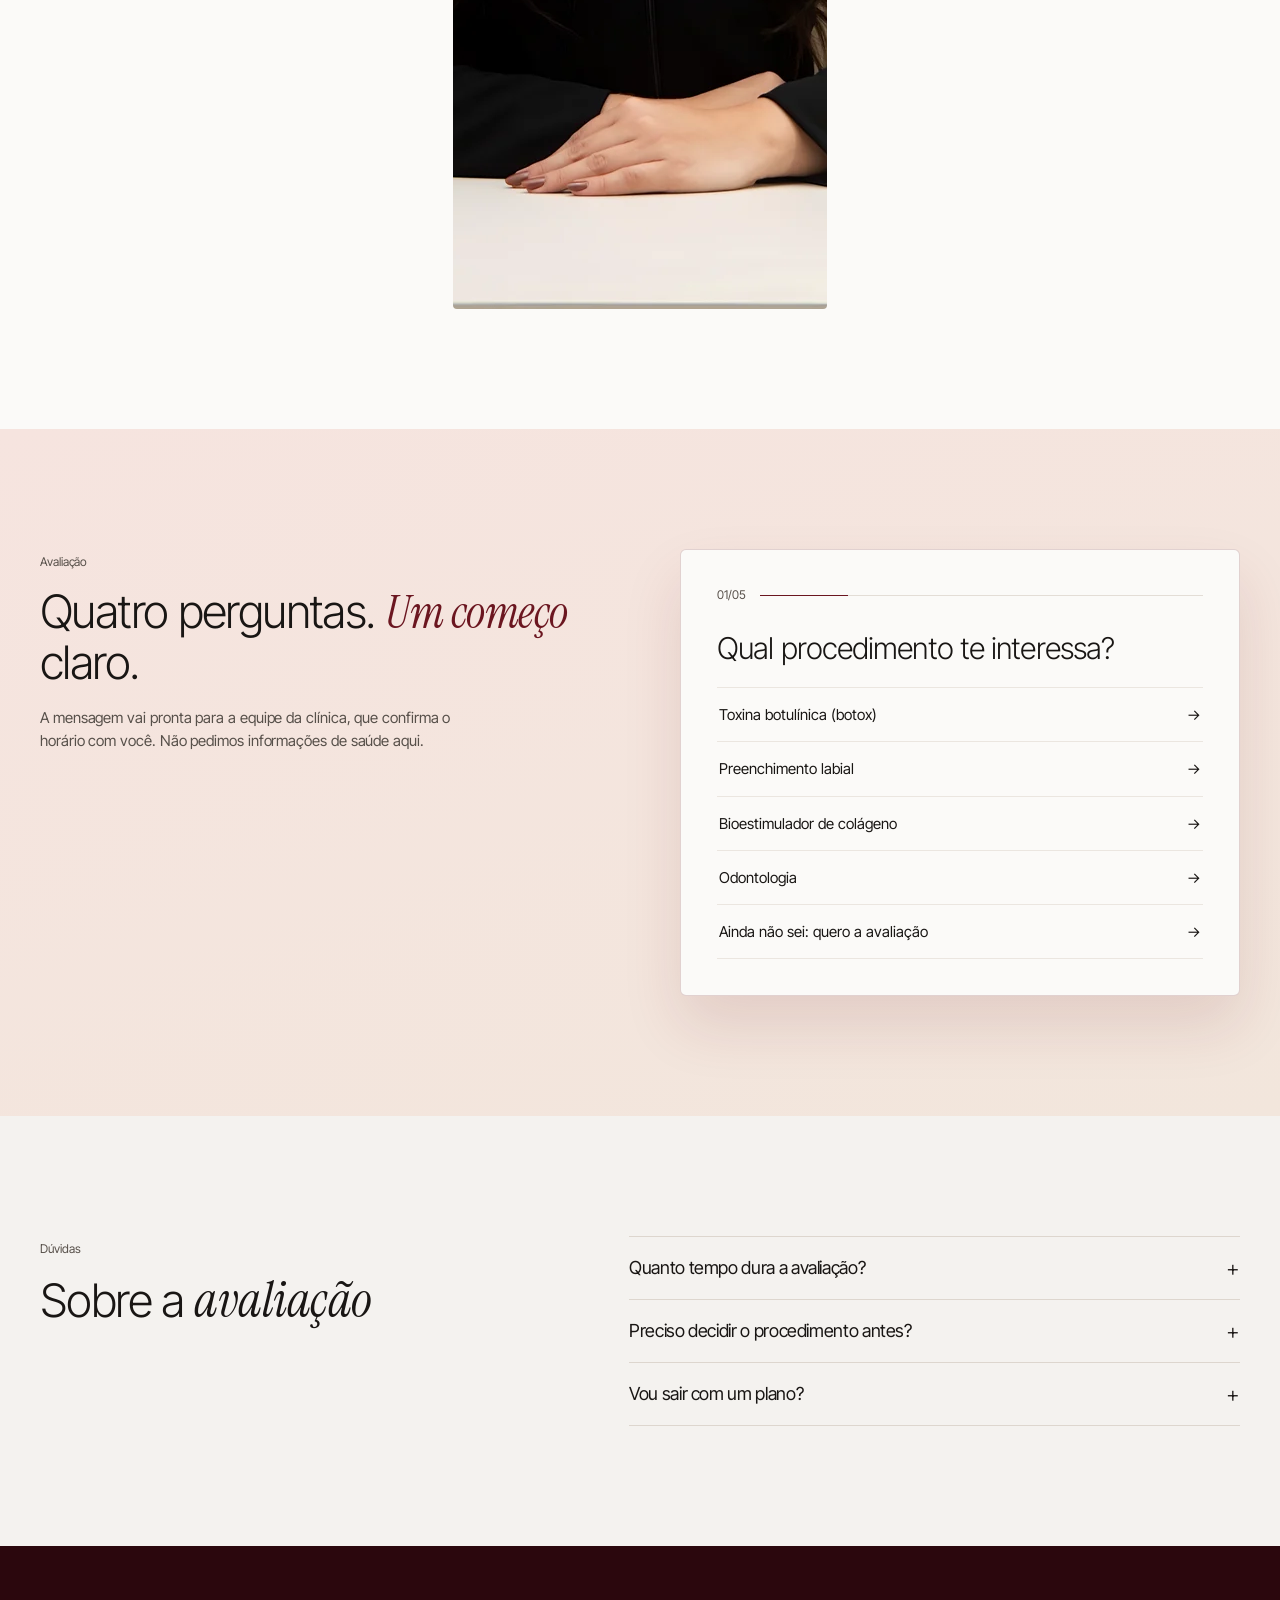
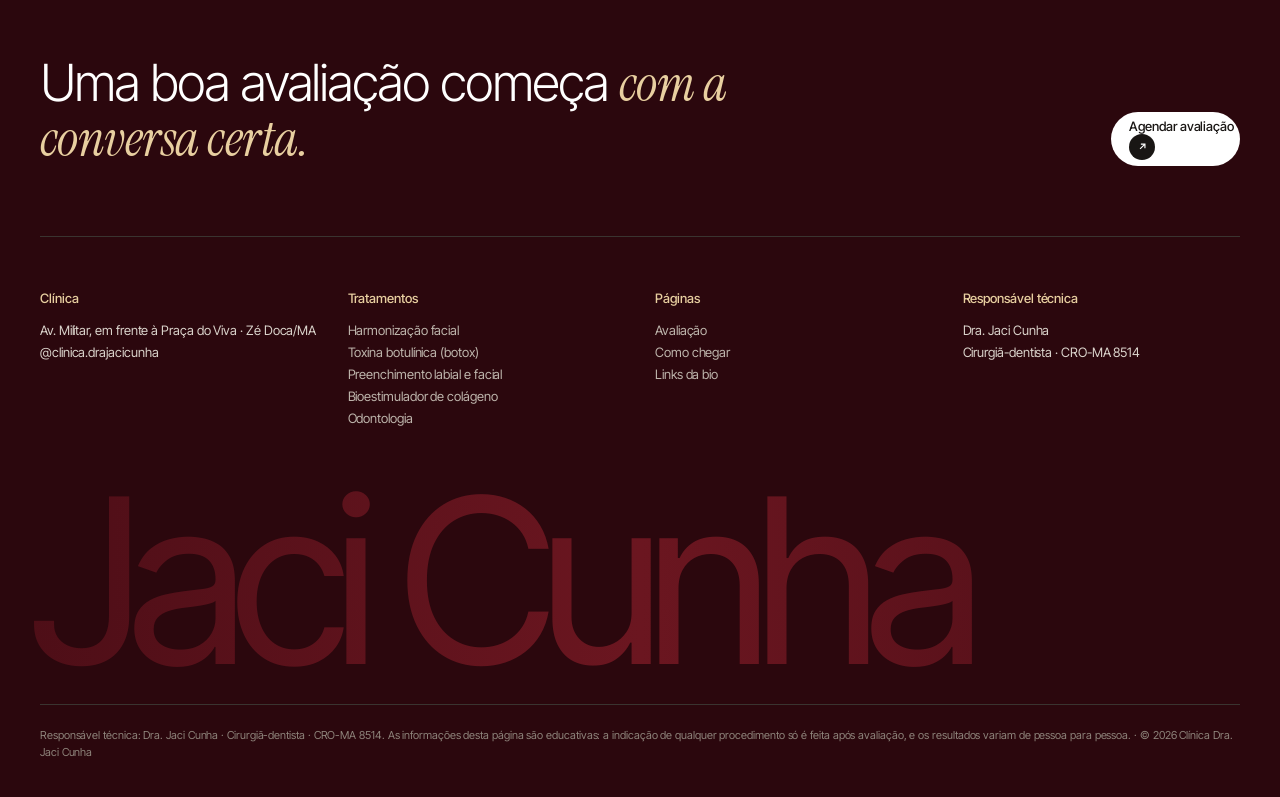
==== commit ec66d40c: "WhatsApp da clínica nos botões e no chat de avaliação Co-Authored-By: Claude Opus 5.5 <noreply@anthr" ====
--- a/avaliacao/index.html
+++ b/avaliacao/index.html
@@ -6,12 +6,12 @@
 <meta property="og:description" content="Agende sua Avaliação Facial Completa com a Dra. Jaci Cunha (CRO-MA 8514) em Zé Doca (MA): análise do rosto e do sorriso e um plano por etapas."><meta property="og:url" content="https://drajacicunha.pages.dev/avaliacao/"><meta property="og:image" content="https://drajacicunha.pages.dev/img/v3-heroi.webp"><meta name="twitter:card" content="summary_large_image">
 <link rel="icon" href="/img/avatar.webp"><link rel="apple-touch-icon" href="/img/avatar.webp"><link rel="preconnect" href="https://fonts.googleapis.com"><link rel="preconnect" href="https://fonts.gstatic.com" crossorigin>
 <link href="https://fonts.googleapis.com/css2?family=Inter+Tight:wght@300;400;500&family=Instrument+Serif:ital@0;1&display=swap" rel="stylesheet"><link rel="stylesheet" href="/css/site.css">
-<script type="application/ld+json">{"@context": "https://schema.org", "@graph": [{"@type": ["Dentist", "MedicalClinic"], "@id": "https://drajacicunha.pages.dev/#clinica", "name": "Clínica Dra. Jaci Cunha", "alternateName": "Dra. Jaci Cunha · Harmonização Orofacial e Odontologia", "url": "https://drajacicunha.pages.dev/", "image": "https://drajacicunha.pages.dev/img/jaci-off-white-sofa-sorrindo.webp", "logo": "https://drajacicunha.pages.dev/img/avatar.webp", "sameAs": ["https://www.instagram.com/clinica.drajacicunha/"], "address": {"@type": "PostalAddress", "streetAddress": "Av. Militar, em frente à Praça do Viva", "addressLocality": "Zé Doca", "addressRegion": "MA", "addressCountry": "BR"}, "areaServed": {"@type": "City", "name": "Zé Doca"}, "medicalSpecialty": ["Dentistry", "Dermatology"], "employee": {"@type": "Person", "name": "Dra. Jaci Cunha", "jobTitle": "Cirurgiã-dentista", "identifier": "CRO-MA 8514"}}, {"@type": "BreadcrumbList", "itemListElement": [{"@type": "ListItem", "position": 1, "name": "Início", "item": "https://drajacicunha.pages.dev/"}, {"@type": "ListItem", "position": 2, "name": "Avaliação", "item": "https://drajacicunha.pages.dev/avaliacao/"}]}, {"@type": "FAQPage", "mainEntity": [{"@type": "Question", "name": "Quanto tempo dura a avaliação?", "acceptedAnswer": {"@type": "Answer", "text": "Cerca de 30 minutos."}}, {"@type": "Question", "name": "Preciso decidir o procedimento antes?", "acceptedAnswer": {"@type": "Answer", "text": "Não. A avaliação existe justamente para entender o seu rosto e montar o plano com você."}}, {"@type": "Question", "name": "Vou sair com um plano?", "acceptedAnswer": {"@type": "Answer", "text": "Sim: um plano por etapas, explicando o que faz sentido para você e em que ordem."}}]}]}</script></head>
+<script type="application/ld+json">{"@context": "https://schema.org", "@graph": [{"@type": ["Dentist", "MedicalClinic"], "@id": "https://drajacicunha.pages.dev/#clinica", "name": "Clínica Dra. Jaci Cunha", "alternateName": "Dra. Jaci Cunha · Harmonização Orofacial e Odontologia", "url": "https://drajacicunha.pages.dev/", "image": "https://drajacicunha.pages.dev/img/jaci-off-white-sofa-sorrindo.webp", "logo": "https://drajacicunha.pages.dev/img/avatar.webp", "sameAs": ["https://www.instagram.com/clinica.drajacicunha/"], "address": {"@type": "PostalAddress", "streetAddress": "Av. Militar, em frente à Praça do Viva", "addressLocality": "Zé Doca", "addressRegion": "MA", "addressCountry": "BR"}, "areaServed": {"@type": "City", "name": "Zé Doca"}, "medicalSpecialty": ["Dentistry", "Dermatology"], "employee": {"@type": "Person", "name": "Dra. Jaci Cunha", "jobTitle": "Cirurgiã-dentista", "identifier": "CRO-MA 8514"}, "telephone": "+559885672646"}, {"@type": "BreadcrumbList", "itemListElement": [{"@type": "ListItem", "position": 1, "name": "Início", "item": "https://drajacicunha.pages.dev/"}, {"@type": "ListItem", "position": 2, "name": "Avaliação", "item": "https://drajacicunha.pages.dev/avaliacao/"}]}, {"@type": "FAQPage", "mainEntity": [{"@type": "Question", "name": "Quanto tempo dura a avaliação?", "acceptedAnswer": {"@type": "Answer", "text": "Cerca de 30 minutos."}}, {"@type": "Question", "name": "Preciso decidir o procedimento antes?", "acceptedAnswer": {"@type": "Answer", "text": "Não. A avaliação existe justamente para entender o seu rosto e montar o plano com você."}}, {"@type": "Question", "name": "Vou sair com um plano?", "acceptedAnswer": {"@type": "Answer", "text": "Sim: um plano por etapas, explicando o que faz sentido para você e em que ordem."}}]}]}</script></head>
 <body class=""><header class="nav "><a class="logo" href="/">Dra. Jaci Cunha</a><nav aria-label="Páginas"><a href="/">Início</a><span>·</span><a href="/#tratamentos">Tratamentos</a><span>·</span><a href="/#dra">A Dra. Jaci</a><span>·</span><a href="/avaliacao/">Avaliação</a><span>·</span><a href="/#como-chegar">Como chegar</a></nav><a class="bt pq" href="/avaliacao/#agendar"><span>Agendar avaliação</span><i><svg viewBox="0 0 16 16" aria-hidden="true"><path d="M5 11 11 5M6 5h5v5" fill="none" stroke="currentColor" stroke-width="1.4"/></svg></i></a><button class="mn" type="button" aria-label="Abrir menu" onclick="document.body.classList.toggle('menu-aberto')"><i></i><i></i></button></header><div class="menu-cel"><a href="/">Início</a><a href="/#tratamentos">Tratamentos</a><a href="/#dra">A Dra. Jaci</a><a href="/avaliacao/">Avaliação</a><a href="/#como-chegar">Como chegar</a></div><main><section class="pg-h"><div class="w"><div class="migalha"><a href="/">Início</a> / Avaliação</div><span class="eti">Avaliação Facial Completa · CRO-MA 8514</span><h1 class="pg-h1c">A sua primeira consulta <em>é uma conversa.</em></h1><p class="lead c">Cerca de 30 minutos para entender o seu rosto e o seu sorriso, registrar fotos no prontuário e montar um plano por etapas. Sem pressa e sem decidir nada na hora.</p></div></section>
 <section class="sec"><div class="w"><div class="sl rv" data-sl><div class="sl-i on"><div class="sl-t"><h3><em>Conversa</em></h3></div><img src="/img/v3-cons1.webp" alt="Clínica Dra. Jaci Cunha em Zé Doca" loading="lazy" width="1000" height="1250"><p class="sl-d">O que incomoda você e o que você quer manter.</p></div><div class="sl-i "><div class="sl-t"><h3><em>Análise</em></h3></div><img src="/img/v3-cons2.webp" alt="Clínica Dra. Jaci Cunha em Zé Doca" loading="lazy" width="1000" height="1250"><p class="sl-d">Rosto, expressão e sorriso, com fotos para o prontuário.</p></div><div class="sl-i "><div class="sl-t"><h3><em>Plano</em></h3></div><img src="/img/v3-cons3.webp" alt="Clínica Dra. Jaci Cunha em Zé Doca" loading="lazy" width="1000" height="1250"><p class="sl-d">As etapas que fazem sentido para você, explicadas uma a uma.</p></div><div class="sl-i "><div class="sl-t"><h3><em>Acompanhamento</em></h3></div><img src="/img/v3-cons4.webp" alt="Clínica Dra. Jaci Cunha em Zé Doca" loading="lazy" width="1000" height="1250"><p class="sl-d">Retorno combinado para cuidar do resultado com você.</p></div><div class="sl-c"><span class="sl-n">01/04</span><button type="button" data-a aria-label="Anterior">←</button><button type="button" data-p aria-label="Próxima">→</button></div></div></div></section>
 <section class="quiz" id="agendar"><div class="w q-grid"><div class="rv"><span class="eti">Avaliação</span><h2>Quatro perguntas. <em class="cz">Um começo</em> claro.</h2><p class="mut">A mensagem vai pronta para a equipe da clínica, que confirma o horário com você. Não pedimos informações de saúde aqui.</p></div>
 <div id="qz" class="qz rv" aria-live="polite"></div></div></section>
-<script>(()=>{const D={"quiz": [["Qual procedimento te interessa?", ["Toxina botulínica (botox)", "Preenchimento labial", "Bioestimulador de colágeno", "Odontologia", "Ainda não sei: quero a avaliação"]], ["Você já fez algum procedimento estético?", ["Sim", "Não, seria a primeira vez"]], ["Quando você gostaria de vir?", ["Esta semana", "Este mês", "Só quero tirar dúvidas"]], ["Melhor horário", ["Manhã", "Tarde"]]], "wa": "", "ig": "clinica.drajacicunha"},R=[];const el=document.getElementById('qz');
+<script>(()=>{const D={"quiz": [["Qual procedimento te interessa?", ["Toxina botulínica (botox)", "Preenchimento labial", "Bioestimulador de colágeno", "Odontologia", "Ainda não sei: quero a avaliação"]], ["Você já fez algum procedimento estético?", ["Sim", "Não, seria a primeira vez"]], ["Quando você gostaria de vir?", ["Esta semana", "Este mês", "Só quero tirar dúvidas"]], ["Melhor horário", ["Manhã", "Tarde"]]], "wa": "559885672646", "ig": "clinica.drajacicunha"},R=[];const el=document.getElementById('qz');
 function passo(i){if(i<D.quiz.length){const[p,ops]=D.quiz[i];el.innerHTML=`<div class="q-top"><span>${String(i+1).padStart(2,'0')}/${String(D.quiz.length+1).padStart(2,'0')}</span><i style="--p:${(i+1)/(D.quiz.length+1)}"></i></div><h3>${p}</h3><div class="op">${ops.map(o=>`<button type="button">${o}<span>→</span></button>`).join('')}</div>`;
  el.querySelectorAll('button').forEach(b=>b.onclick=()=>{R[i]=b.firstChild.textContent;passo(i+1)})}
  else{el.innerHTML=`<div class="q-top"><span>${D.quiz.length+1}/${D.quiz.length+1}</span><i style="--p:1"></i></div><h3>Seu nome e sua cidade</h3><input id="qn" placeholder="Nome" autocomplete="given-name"><input id="qc" placeholder="Cidade" value="Zé Doca"><button type="button" id="qe" class="bt"><span>Enviar para a clínica</span><i><svg viewBox="0 0 16 16" aria-hidden="true"><path d="M5 11 11 5M6 5h5v5" fill="none" stroke="currentColor" stroke-width="1.4"/></svg></i></button>`;
--- a/css/site.css
+++ b/css/site.css
@@ -124,3 +124,58 @@
  .sl-i{grid-template-columns:1fr;gap:18px}.sl-c{position:static;margin-top:18px}.sl{min-height:0}
  .rod-top{display:block}.rod-top .bt{margin-top:24px}.rod .cols{grid-template-columns:1fr 1fr}
 }
+
+/* ===== cor e elementos (pedido do Lindson 04/11: "elementos, cores impactantes, mistura de cores, não quero mais do mesmo") ===== */
+:root{--vi:#2B070D;--bo2:#8E1F2E;--ou:#C9A46A;--ou2:#E8CFA0;--ro:#EBC9C3;--ro2:#F6E4DF;--nu:#F2E6DC}
+/* herói: manchas de cor atrás dela */
+.mancha{position:absolute;border-radius:50%;filter:blur(70px);opacity:.75;z-index:0;animation:flutua 14s ease-in-out infinite alternate}
+.m1{width:52vw;height:52vw;right:-6vw;top:-14vw;background:radial-gradient(circle,#E9B9B3,rgba(233,185,179,0) 70%)}
+.m2{width:40vw;height:40vw;right:22vw;bottom:-18vw;background:radial-gradient(circle,#C9A46A,rgba(201,164,106,0) 70%);opacity:.55;animation-delay:-6s}
+@keyframes flutua{to{transform:translate(-3vw,2vw) scale(1.08)}}
+.heroi picture{z-index:1}.heroi .h-img{mix-blend-mode:multiply}.h-in{z-index:2}
+.heroi{background:linear-gradient(135deg,#F6E4DF 0%,#EFE9E4 45%,#E9E4DF 100%)}
+.h-frase em{color:var(--bo)}.h-nome{background:linear-gradient(90deg,#2B070D 0%,#6B1620 55%,#8E1F2E 100%);-webkit-background-clip:text;background-clip:text;color:transparent}
+/* selo dourado girando */
+.selo-g{position:absolute;right:7%;top:58%;width:150px;height:150px;z-index:3;display:grid;place-items:center}
+.selo-g svg{position:absolute;inset:0;animation:gira 22s linear infinite}.selo-g text{font:600 13px var(--ss);letter-spacing:.26em;fill:var(--vi)}
+.selo-g span{width:62px;height:62px;border-radius:50%;background:var(--bo);color:var(--ou2);display:grid;place-items:center;font-size:22px;box-shadow:0 14px 30px rgba(107,22,32,.35);transition:transform .4s}.selo-g:hover span{transform:scale(1.1) rotate(90deg)}
+@keyframes gira{to{transform:rotate(360deg)}}
+/* faixa em movimento */
+.faixa{background:var(--bo);color:var(--ou2);overflow:hidden;padding:18px 0;border-top:1px solid #8E1F2E;border-bottom:1px solid #4E0E17}
+.faixa div{display:flex;gap:28px;width:max-content;animation:corre 38s linear infinite;align-items:center}.faixa span{font:400 italic 30px var(--sf);white-space:nowrap}.faixa i{font-style:normal;color:var(--ou);font-size:14px}
+@keyframes corre{to{transform:translateX(-50%)}}
+/* tratamentos em bordô escuro com detalhes dourados */
+.escuro{background:radial-gradient(90% 120% at 100% 0%,#6B1620,#2B070D 60%);color:#F6E9E3}.escuro .h2 em{color:var(--ou2)}.escuro .mut{color:#d8bfb8}
+.escuro .card{border-radius:10px;box-shadow:0 20px 40px rgba(0,0,0,.25)}.escuro .card::after{background:linear-gradient(180deg,rgba(43,7,13,0) 40%,rgba(43,7,13,.85))}
+.escuro .card-n{color:var(--ou2);font-family:var(--sf);font-style:italic;font-size:32px}.escuro .card:hover{outline:1px solid var(--ou)}
+/* pilares em rosé */
+.rose{background:linear-gradient(180deg,var(--ro2),var(--ro))}.rose .pils,.rose .pil{border-color:rgba(107,22,32,.18)}.rose .pil i{border-color:rgba(107,22,32,.3);color:var(--bo);background:rgba(255,255,255,.5)}.rose .cz{color:#B98A86}
+/* jornada com anel dourado */
+.j-anel{border-color:var(--ou);background:conic-gradient(from 0deg,rgba(201,164,106,.28) 0 25%,rgba(235,201,195,.25) 25% 50%,transparent 50% 100%)}.j-anel::before,.j-anel::after{background:rgba(201,164,106,.5)}
+.jp span{border-color:var(--ou);color:var(--bo)}.j-meio{border-color:var(--ou)}
+/* cartão da Dra. em bordô com brilho */
+.dra{background:radial-gradient(70% 90% at 80% 30%,#B23A4A 0%,#6B1620 45%,#2B070D 100%)}.dra-t h3 em{color:var(--ou2)}.selos span{border-color:rgba(232,207,160,.45);color:var(--ou2)}
+.dra::before{content:"";position:absolute;right:8%;top:10%;width:420px;height:420px;border-radius:50%;border:1px solid rgba(232,207,160,.35)}
+/* conversa: véu bordô */
+.conversa::after{background:linear-gradient(180deg,rgba(43,7,13,.85),rgba(43,7,13,.35) 35%,rgba(43,7,13,0) 60%)}.cz2{color:var(--ou2)}.tags span{background:rgba(255,255,255,.14);color:#fff;border:1px solid rgba(255,255,255,.3);backdrop-filter:blur(8px)}
+/* "Fale dos seus objetivos" (Phenomenon) com fotos flutuando */
+.objetivos{position:relative;overflow:hidden;background:radial-gradient(80% 100% at 50% 0%,#4E0E17,#1A0408 75%);color:#F6E9E3;padding:170px 0}
+.ob-t{font:300 clamp(46px,6.4vw,104px)/.98 var(--ss);letter-spacing:-.05em;max-width:980px;margin:0 auto 30px}.ob-t em{color:var(--ou2);display:block}
+.ob-f{position:absolute;border-radius:10px;overflow:hidden;box-shadow:0 30px 60px rgba(0,0,0,.4);animation:flutua 12s ease-in-out infinite alternate}.ob-f img{width:100%;height:100%;object-fit:cover;object-position:50% 15%}
+.f1{width:150px;height:150px;left:9%;top:16%}.f2{width:190px;height:250px;right:8%;top:12%;animation-delay:-3s}.f3{width:130px;height:130px;left:16%;bottom:12%;animation-delay:-6s}.f4{width:170px;height:220px;right:15%;bottom:9%;animation-delay:-9s}
+.bt.ouro{background:var(--ou);color:var(--vi)}.bt.ouro i{background:var(--vi);color:var(--ou2)}
+/* quiz em vinho com dourado */
+.quiz{background:linear-gradient(160deg,#F6E4DF,#F2E6DC)}.qz{border-color:rgba(107,22,32,.18);box-shadow:0 30px 60px rgba(107,22,32,.12)}.quiz h2 .cz{color:var(--bo)}.q-top i::after{background:var(--bo)}
+/* rodapé vinho com dourado */
+.rod{background:var(--vi)}.rod-top em{color:var(--ou2)}.marca-g{background:linear-gradient(90deg,#4E0E17,#6B1620,#4E0E17);-webkit-background-clip:text;background-clip:text;color:transparent}.rod b{color:var(--ou2)}
+/* botões: bordô no hover */
+.bt{background:var(--vi)}.bt:hover{background:var(--bo)}
+@media (max-width:960px){.selo-g{width:104px;height:104px;right:16px;top:auto;bottom:24%}.selo-g span{width:44px;height:44px}.faixa span{font-size:22px}
+ .objetivos{padding:120px 0}.f1{width:80px;height:80px;left:4%;top:6%}.f2{width:100px;height:130px;right:4%;top:4%}.f3{width:70px;height:70px;left:6%;bottom:5%}.f4{width:90px;height:120px;right:5%;bottom:4%}.m1{width:90vw;height:90vw}.m2{width:70vw;height:70vw}}
+@media (prefers-reduced-motion:reduce){.mancha,.selo-g svg,.faixa div,.ob-f{animation:none}}
+.objetivos .w{position:relative;z-index:2}.ob-t{max-width:860px;text-shadow:0 10px 40px rgba(26,4,8,.6)}
+.f1{left:5%;top:14%}.f2{right:4%;top:9%;width:170px;height:225px}.f3{left:11%;bottom:10%}.f4{right:10%;bottom:8%;width:150px;height:200px}
+.ob-f{opacity:.92}
+/* ajuste no celular (05/11): nome inteiro e frase sem encostar no rosto */
+@media (max-width:960px){.heroi picture{top:190px}.h-img{object-position:50% 0}.h-top{top:84px}.h-frase{font-size:24px;margin-bottom:14px}.h-nome{font-size:19.6vw;left:12px;right:auto;letter-spacing:-.06em}}
+@media (max-width:960px){.heroi picture{top:170px;-webkit-mask-image:linear-gradient(180deg,transparent 0,#000 14%);mask-image:linear-gradient(180deg,transparent 0,#000 14%)}.h-img{object-position:50% 0}}
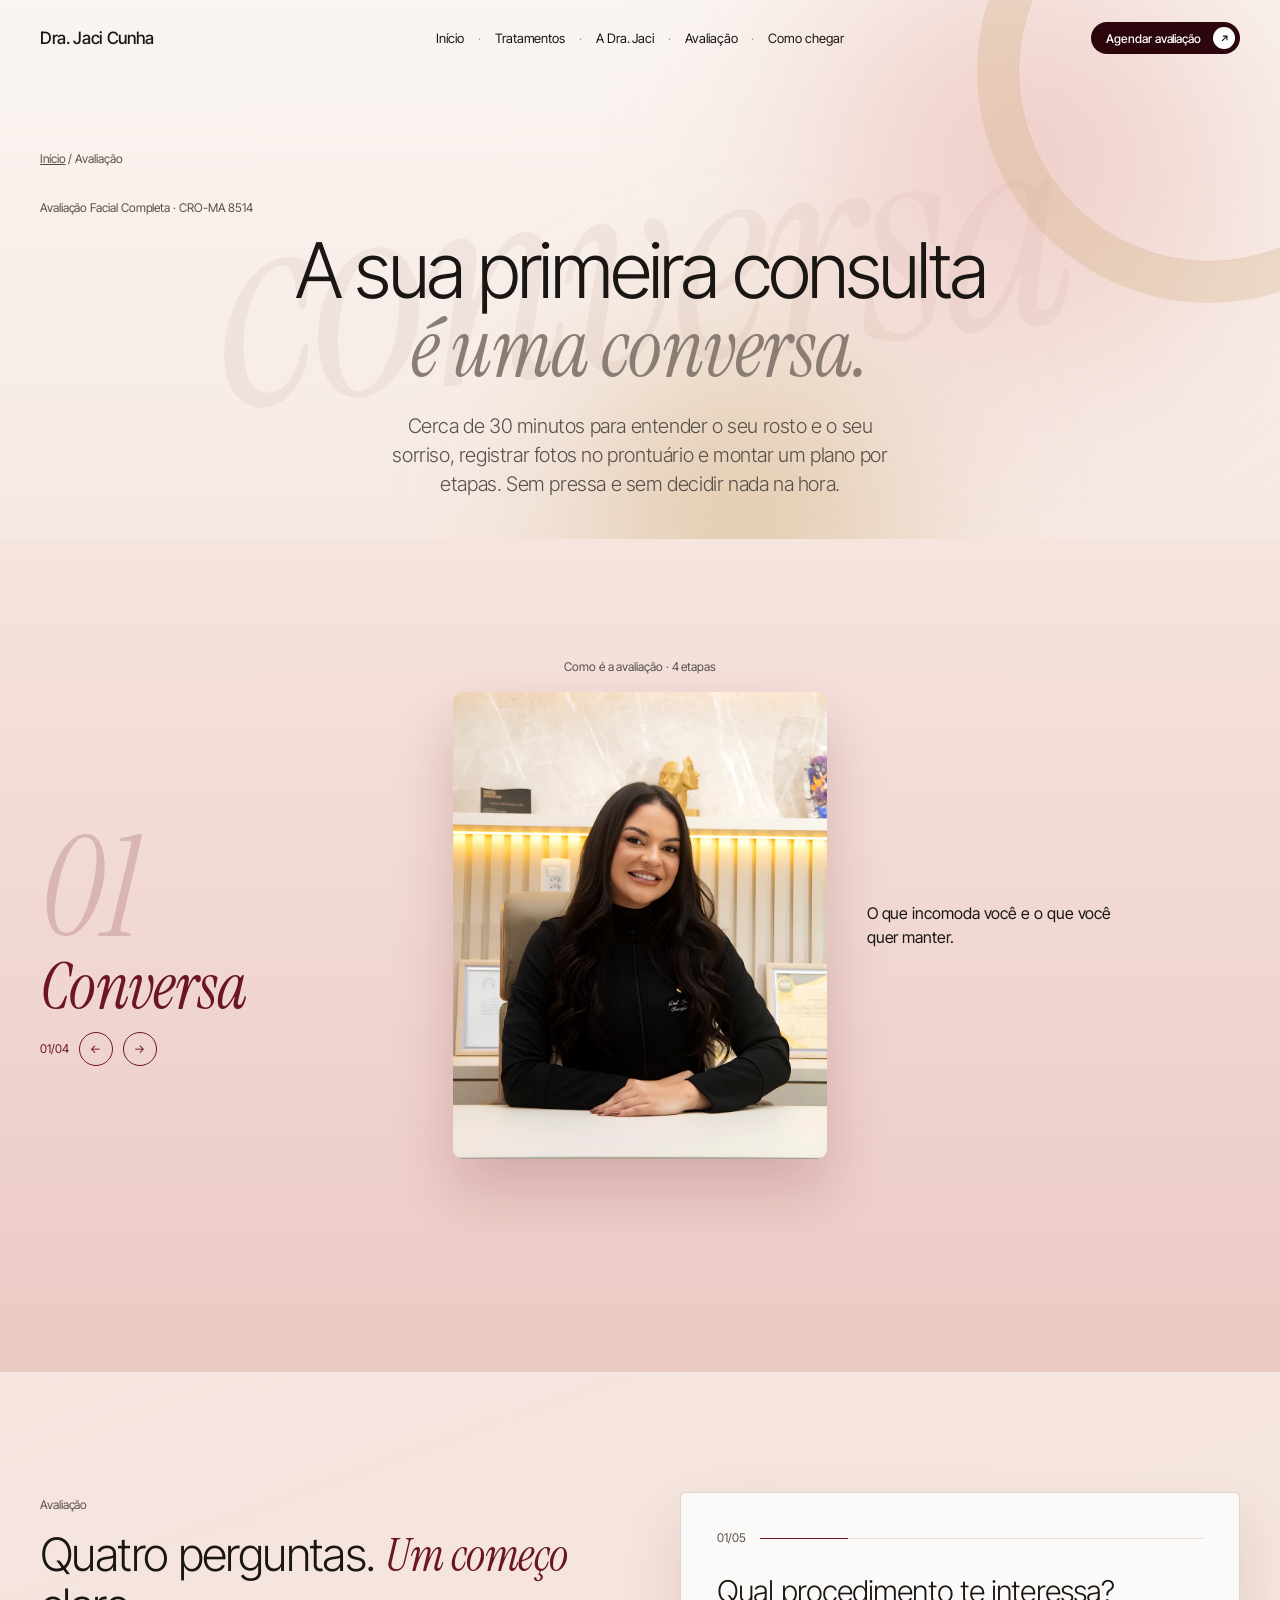
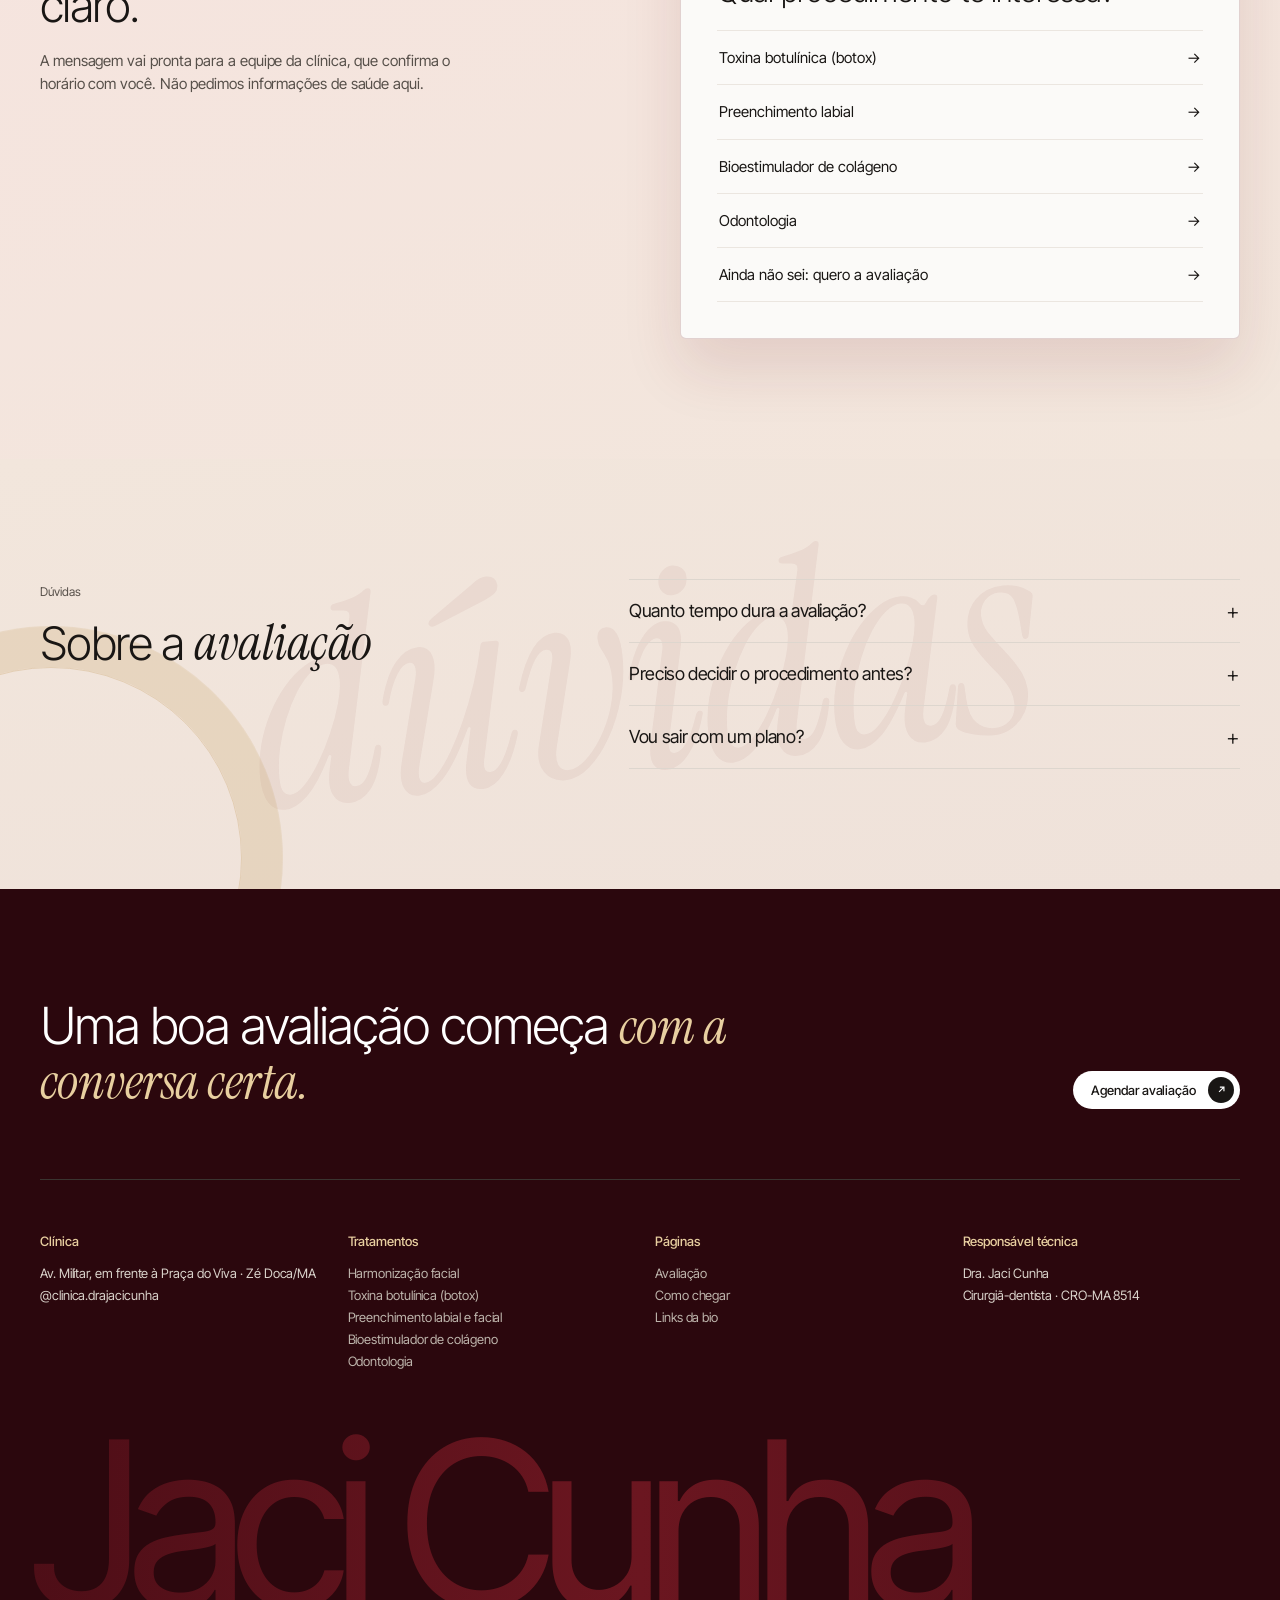
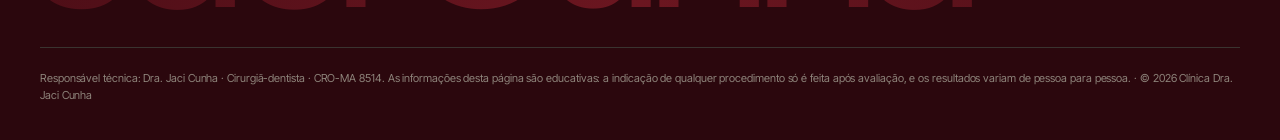
==== commit df5cb58b: "Fotos sem distorção, marcas d'água, fundos nude, anéis dourados e foto da recepção no lugar do mapa " ====
--- a/avaliacao/index.html
+++ b/avaliacao/index.html
@@ -7,8 +7,8 @@
 <link rel="icon" href="/img/avatar.webp"><link rel="apple-touch-icon" href="/img/avatar.webp"><link rel="preconnect" href="https://fonts.googleapis.com"><link rel="preconnect" href="https://fonts.gstatic.com" crossorigin>
 <link href="https://fonts.googleapis.com/css2?family=Inter+Tight:wght@300;400;500&family=Instrument+Serif:ital@0;1&display=swap" rel="stylesheet"><link rel="stylesheet" href="/css/site.css">
 <script type="application/ld+json">{"@context": "https://schema.org", "@graph": [{"@type": ["Dentist", "MedicalClinic"], "@id": "https://drajacicunha.pages.dev/#clinica", "name": "Clínica Dra. Jaci Cunha", "alternateName": "Dra. Jaci Cunha · Harmonização Orofacial e Odontologia", "url": "https://drajacicunha.pages.dev/", "image": "https://drajacicunha.pages.dev/img/jaci-off-white-sofa-sorrindo.webp", "logo": "https://drajacicunha.pages.dev/img/avatar.webp", "sameAs": ["https://www.instagram.com/clinica.drajacicunha/"], "address": {"@type": "PostalAddress", "streetAddress": "Av. Militar, em frente à Praça do Viva", "addressLocality": "Zé Doca", "addressRegion": "MA", "addressCountry": "BR"}, "areaServed": {"@type": "City", "name": "Zé Doca"}, "medicalSpecialty": ["Dentistry", "Dermatology"], "employee": {"@type": "Person", "name": "Dra. Jaci Cunha", "jobTitle": "Cirurgiã-dentista", "identifier": "CRO-MA 8514"}, "telephone": "+559885672646"}, {"@type": "BreadcrumbList", "itemListElement": [{"@type": "ListItem", "position": 1, "name": "Início", "item": "https://drajacicunha.pages.dev/"}, {"@type": "ListItem", "position": 2, "name": "Avaliação", "item": "https://drajacicunha.pages.dev/avaliacao/"}]}, {"@type": "FAQPage", "mainEntity": [{"@type": "Question", "name": "Quanto tempo dura a avaliação?", "acceptedAnswer": {"@type": "Answer", "text": "Cerca de 30 minutos."}}, {"@type": "Question", "name": "Preciso decidir o procedimento antes?", "acceptedAnswer": {"@type": "Answer", "text": "Não. A avaliação existe justamente para entender o seu rosto e montar o plano com você."}}, {"@type": "Question", "name": "Vou sair com um plano?", "acceptedAnswer": {"@type": "Answer", "text": "Sim: um plano por etapas, explicando o que faz sentido para você e em que ordem."}}]}]}</script></head>
-<body class=""><header class="nav "><a class="logo" href="/">Dra. Jaci Cunha</a><nav aria-label="Páginas"><a href="/">Início</a><span>·</span><a href="/#tratamentos">Tratamentos</a><span>·</span><a href="/#dra">A Dra. Jaci</a><span>·</span><a href="/avaliacao/">Avaliação</a><span>·</span><a href="/#como-chegar">Como chegar</a></nav><a class="bt pq" href="/avaliacao/#agendar"><span>Agendar avaliação</span><i><svg viewBox="0 0 16 16" aria-hidden="true"><path d="M5 11 11 5M6 5h5v5" fill="none" stroke="currentColor" stroke-width="1.4"/></svg></i></a><button class="mn" type="button" aria-label="Abrir menu" onclick="document.body.classList.toggle('menu-aberto')"><i></i><i></i></button></header><div class="menu-cel"><a href="/">Início</a><a href="/#tratamentos">Tratamentos</a><a href="/#dra">A Dra. Jaci</a><a href="/avaliacao/">Avaliação</a><a href="/#como-chegar">Como chegar</a></div><main><section class="pg-h"><div class="w"><div class="migalha"><a href="/">Início</a> / Avaliação</div><span class="eti">Avaliação Facial Completa · CRO-MA 8514</span><h1 class="pg-h1c">A sua primeira consulta <em>é uma conversa.</em></h1><p class="lead c">Cerca de 30 minutos para entender o seu rosto e o seu sorriso, registrar fotos no prontuário e montar um plano por etapas. Sem pressa e sem decidir nada na hora.</p></div></section>
-<section class="sec"><div class="w"><div class="sl rv" data-sl><div class="sl-i on"><div class="sl-t"><h3><em>Conversa</em></h3></div><img src="/img/v3-cons1.webp" alt="Clínica Dra. Jaci Cunha em Zé Doca" loading="lazy" width="1000" height="1250"><p class="sl-d">O que incomoda você e o que você quer manter.</p></div><div class="sl-i "><div class="sl-t"><h3><em>Análise</em></h3></div><img src="/img/v3-cons2.webp" alt="Clínica Dra. Jaci Cunha em Zé Doca" loading="lazy" width="1000" height="1250"><p class="sl-d">Rosto, expressão e sorriso, com fotos para o prontuário.</p></div><div class="sl-i "><div class="sl-t"><h3><em>Plano</em></h3></div><img src="/img/v3-cons3.webp" alt="Clínica Dra. Jaci Cunha em Zé Doca" loading="lazy" width="1000" height="1250"><p class="sl-d">As etapas que fazem sentido para você, explicadas uma a uma.</p></div><div class="sl-i "><div class="sl-t"><h3><em>Acompanhamento</em></h3></div><img src="/img/v3-cons4.webp" alt="Clínica Dra. Jaci Cunha em Zé Doca" loading="lazy" width="1000" height="1250"><p class="sl-d">Retorno combinado para cuidar do resultado com você.</p></div><div class="sl-c"><span class="sl-n">01/04</span><button type="button" data-a aria-label="Anterior">←</button><button type="button" data-p aria-label="Próxima">→</button></div></div></div></section>
+<body class=""><header class="nav "><a class="logo" href="/">Dra. Jaci Cunha</a><nav aria-label="Páginas"><a href="/">Início</a><span>·</span><a href="/#tratamentos">Tratamentos</a><span>·</span><a href="/#dra">A Dra. Jaci</a><span>·</span><a href="/avaliacao/">Avaliação</a><span>·</span><a href="/#como-chegar">Como chegar</a></nav><a class="bt pq" href="/avaliacao/#agendar"><span>Agendar avaliação</span><i><svg viewBox="0 0 16 16" aria-hidden="true"><path d="M5 11 11 5M6 5h5v5" fill="none" stroke="currentColor" stroke-width="1.4"/></svg></i></a><button class="mn" type="button" aria-label="Abrir menu" onclick="document.body.classList.toggle('menu-aberto')"><i></i><i></i></button></header><div class="menu-cel"><a href="/">Início</a><a href="/#tratamentos">Tratamentos</a><a href="/#dra">A Dra. Jaci</a><a href="/avaliacao/">Avaliação</a><a href="/#como-chegar">Como chegar</a></div><main><section class="pg-h marca" data-marca="conversa"><div class="mancha m1"></div><div class="mancha m2"></div><div class="w"><div class="migalha"><a href="/">Início</a> / Avaliação</div><span class="eti">Avaliação Facial Completa · CRO-MA 8514</span><h1 class="pg-h1c">A sua primeira consulta <em>é uma conversa.</em></h1><p class="lead c">Cerca de 30 minutos para entender o seu rosto e o seu sorriso, registrar fotos no prontuário e montar um plano por etapas. Sem pressa e sem decidir nada na hora.</p></div></section>
+<section class="sec rose sl-sec"><div class="w"><span class="eti c">Como é a avaliação · 4 etapas</span><div class="sl rv" data-sl><div class="sl-i on"><div class="sl-t"><span class="sl-num">01</span><h3><em>Conversa</em></h3></div><img src="/img/v3-cons1.webp" alt="Clínica Dra. Jaci Cunha em Zé Doca" loading="lazy" width="1000" height="1250"><p class="sl-d">O que incomoda você e o que você quer manter.</p></div><div class="sl-i "><div class="sl-t"><span class="sl-num">02</span><h3><em>Análise</em></h3></div><img src="/img/v3-cons2.webp" alt="Clínica Dra. Jaci Cunha em Zé Doca" loading="lazy" width="1000" height="1250"><p class="sl-d">Rosto, expressão e sorriso, com fotos para o prontuário.</p></div><div class="sl-i "><div class="sl-t"><span class="sl-num">03</span><h3><em>Plano</em></h3></div><img src="/img/v3-cons3.webp" alt="Clínica Dra. Jaci Cunha em Zé Doca" loading="lazy" width="1000" height="1250"><p class="sl-d">As etapas que fazem sentido para você, explicadas uma a uma.</p></div><div class="sl-i "><div class="sl-t"><span class="sl-num">04</span><h3><em>Acompanhamento</em></h3></div><img src="/img/v3-cons4.webp" alt="Clínica Dra. Jaci Cunha em Zé Doca" loading="lazy" width="1000" height="1250"><p class="sl-d">Retorno combinado para cuidar do resultado com você.</p></div><div class="sl-c"><span class="sl-n">01/04</span><button type="button" data-a aria-label="Anterior">←</button><button type="button" data-p aria-label="Próxima">→</button></div></div></div></section>
 <section class="quiz" id="agendar"><div class="w q-grid"><div class="rv"><span class="eti">Avaliação</span><h2>Quatro perguntas. <em class="cz">Um começo</em> claro.</h2><p class="mut">A mensagem vai pronta para a equipe da clínica, que confirma o horário com você. Não pedimos informações de saúde aqui.</p></div>
 <div id="qz" class="qz rv" aria-live="polite"></div></div></section>
 <script>(()=>{const D={"quiz": [["Qual procedimento te interessa?", ["Toxina botulínica (botox)", "Preenchimento labial", "Bioestimulador de colágeno", "Odontologia", "Ainda não sei: quero a avaliação"]], ["Você já fez algum procedimento estético?", ["Sim", "Não, seria a primeira vez"]], ["Quando você gostaria de vir?", ["Esta semana", "Este mês", "Só quero tirar dúvidas"]], ["Melhor horário", ["Manhã", "Tarde"]]], "wa": "559885672646", "ig": "clinica.drajacicunha"},R=[];const el=document.getElementById('qz');
@@ -19,7 +19,7 @@
   const t=`Oi! Vim pelo site da Clínica Dra. Jaci Cunha.\nNome: ${n}\nCidade: ${c}\nInteresse: ${R[0]}\nJá fez procedimento: ${R[1]}\nQuando: ${R[2]}\nHorário: ${R[3]}`;
   if(D.wa)location.href='https://wa.me/'+D.wa+'?text='+encodeURIComponent(t);
   else{try{navigator.clipboard.writeText(t)}catch(e){}el.innerHTML='<h3>Mensagem copiada.</h3><p class="mut" style="margin:10px 0 18px">Abra o direct da clínica e cole a mensagem.</p><a class="bt" href="https://ig.me/m/'+D.ig+'"><span>Abrir o direct</span><i><svg viewBox="0 0 16 16" aria-hidden="true"><path d="M5 11 11 5M6 5h5v5" fill="none" stroke="currentColor" stroke-width="1.4"/></svg></i></a>'}}}}
-passo(0)})();</script><section class="sec cinza"><div class="w duas"><div class="rv"><span class="eti">Dúvidas</span><h2 class="h2">Sobre a <em>avaliação</em></h2></div><div class="rv"><div class="faq"><details><summary>Quanto tempo dura a avaliação?</summary><p>Cerca de 30 minutos.</p></details><details><summary>Preciso decidir o procedimento antes?</summary><p>Não. A avaliação existe justamente para entender o seu rosto e montar o plano com você.</p></details><details><summary>Vou sair com um plano?</summary><p>Sim: um plano por etapas, explicando o que faz sentido para você e em que ordem.</p></details></div></div></div></section></main><footer class="rod"><div class="w"><div class="rod-top"><h2>Uma boa avaliação começa <em>com a conversa certa.</em></h2><a class="bt claro" href="/avaliacao/#agendar"><span>Agendar avaliação</span><i><svg viewBox="0 0 16 16" aria-hidden="true"><path d="M5 11 11 5M6 5h5v5" fill="none" stroke="currentColor" stroke-width="1.4"/></svg></i></a></div>
+passo(0)})();</script><section class="sec cinza marca" data-marca="dúvidas"><div class="w duas"><div class="rv"><span class="eti">Dúvidas</span><h2 class="h2">Sobre a <em>avaliação</em></h2></div><div class="rv"><div class="faq"><details><summary>Quanto tempo dura a avaliação?</summary><p>Cerca de 30 minutos.</p></details><details><summary>Preciso decidir o procedimento antes?</summary><p>Não. A avaliação existe justamente para entender o seu rosto e montar o plano com você.</p></details><details><summary>Vou sair com um plano?</summary><p>Sim: um plano por etapas, explicando o que faz sentido para você e em que ordem.</p></details></div></div></div></section></main><footer class="rod"><div class="w"><div class="rod-top"><h2>Uma boa avaliação começa <em>com a conversa certa.</em></h2><a class="bt claro" href="/avaliacao/#agendar"><span>Agendar avaliação</span><i><svg viewBox="0 0 16 16" aria-hidden="true"><path d="M5 11 11 5M6 5h5v5" fill="none" stroke="currentColor" stroke-width="1.4"/></svg></i></a></div>
 <div class="cols"><div><b>Clínica</b>Av. Militar, em frente à Praça do Viva · Zé Doca/MA<br>@clinica.drajacicunha</div><div><b>Tratamentos</b><a href="/harmonizacao-facial-em-ze-doca/">Harmonização facial</a><a href="/botox-em-ze-doca/">Toxina botulínica (botox)</a><a href="/preenchimento-labial-em-ze-doca/">Preenchimento labial e facial</a><a href="/bioestimulador-de-colageno-em-ze-doca/">Bioestimulador de colágeno</a><a href="/dentista-em-ze-doca/">Odontologia</a></div><div><b>Páginas</b><a href="/avaliacao/">Avaliação</a><a href="/#como-chegar">Como chegar</a><a href="/bio/">Links da bio</a></div><div><b>Responsável técnica</b>Dra. Jaci Cunha<br>Cirurgiã-dentista · CRO-MA 8514</div></div>
 <div class="marca-g" aria-hidden="true">Jaci Cunha</div><div class="leg">Responsável técnica: Dra. Jaci Cunha · Cirurgiã-dentista · CRO-MA 8514. As informações desta página são educativas: a indicação de qualquer procedimento só é feita após avaliação, e os resultados variam de pessoa para pessoa. · © 2026 Clínica Dra. Jaci Cunha</div></div></footer>
 <script>(()=>{const r=matchMedia('(prefers-reduced-motion: reduce)').matches;const o=new IntersectionObserver(es=>es.forEach(e=>{if(e.isIntersecting){e.target.classList.add('ok');o.unobserve(e.target)}}),{threshold:.15});document.querySelectorAll('.rv').forEach(el=>r?el.classList.add('ok'):o.observe(el));
--- a/css/site.css
+++ b/css/site.css
@@ -179,3 +179,44 @@
 /* ajuste no celular (05/11): nome inteiro e frase sem encostar no rosto */
 @media (max-width:960px){.heroi picture{top:190px}.h-img{object-position:50% 0}.h-top{top:84px}.h-frase{font-size:24px;margin-bottom:14px}.h-nome{font-size:19.6vw;left:12px;right:auto;letter-spacing:-.06em}}
 @media (max-width:960px){.heroi picture{top:170px;-webkit-mask-image:linear-gradient(180deg,transparent 0,#000 14%);mask-image:linear-gradient(180deg,transparent 0,#000 14%)}.h-img{object-position:50% 0}}
+/* preenchimento: marcas d'água, fundos nude, elementos dourados (05/11) */
+body{background:#FAF5F1}
+.marca{position:relative;overflow:hidden;isolation:isolate}
+.marca::before{content:attr(data-marca);position:absolute;left:50%;top:50%;transform:translate(-50%,-50%) rotate(-6deg);font:italic 400 clamp(150px,22vw,380px)/.8 var(--sf);color:rgba(107,22,32,.055);white-space:nowrap;pointer-events:none;z-index:-1;letter-spacing:-.02em}
+.escuro.marca::before{color:rgba(232,207,160,.07)}
+.marca::after{content:"";position:absolute;width:380px;height:380px;border:1px solid rgba(201,164,106,.35);border-radius:50%;right:-120px;top:-120px;z-index:-1;pointer-events:none;box-shadow:0 0 0 40px rgba(201,164,106,.05),0 0 0 41px rgba(201,164,106,.2)}
+.cinza.marca::after{left:-140px;right:auto;top:auto;bottom:-160px}
+.nude{background:radial-gradient(60% 70% at 0% 0%,#F6E4DF,transparent 70%),radial-gradient(50% 60% at 100% 100%,#F2E2CF,transparent 70%),#FAF5F1}
+.cinza{background:linear-gradient(170deg,#F2E6DC,#EFE2DA)}
+.jor-sec{background:radial-gradient(circle at 50% 62%,#F3D9D3 0,#F7ECE6 38%,#FAF5F1 70%)}
+.jor-sec .j-meio{background:linear-gradient(160deg,#6B1620,#2B070D);color:#F6E9E3;border:0;box-shadow:0 20px 50px rgba(107,22,32,.3)}.jor-sec .j-meio b{color:var(--ou2);font:italic 400 22px var(--sf)}
+/* beleza: foto com anéis, fotos flutuantes e selos */
+.bel{position:relative;max-width:820px;margin:60px auto 0}.bel .largo{margin:0;position:relative;z-index:1;border-radius:10px;box-shadow:0 40px 80px rgba(107,22,32,.18)}
+.anel{position:absolute;border-radius:50%;border:1px solid var(--ou);z-index:0}.a1{width:440px;height:440px;left:-200px;top:-110px}.a2{width:300px;height:300px;right:-150px;bottom:-90px;border-color:rgba(142,31,46,.35)}
+.bel-f{position:absolute;z-index:2;border-radius:50%;overflow:hidden;border:5px solid #FAF5F1;box-shadow:0 20px 40px rgba(25,22,20,.18);animation:flutua 9s ease-in-out infinite alternate}.bel-f img{width:100%;height:100%;object-fit:cover}
+.b1{width:150px;height:150px;left:-110px;bottom:40px}.b2{width:118px;height:118px;right:-80px;top:-40px;animation-delay:-4s}
+.bel-s{position:absolute;z-index:3;display:grid;gap:2px;text-align:left;padding:14px 20px;border-radius:999px;font-size:12px;box-shadow:0 16px 36px rgba(25,22,20,.14)}.bel-s b{font:italic 400 22px/1 var(--sf)}
+.s1{background:linear-gradient(150deg,#8E1F2E,#2B070D);color:#F6E9E3;right:-60px;bottom:70px}.s1 b{color:var(--ou2)}.s2{background:#fff;color:var(--ti);left:-40px;top:40px}.s2 b{color:var(--bo)}
+/* como chegar: foto da recepção + cartão escuro */
+.cc{position:relative;border-radius:10px;overflow:hidden;min-height:520px;box-shadow:0 40px 80px rgba(107,22,32,.18)}.cc img{position:absolute;inset:0;width:100%;height:100%;object-fit:cover}
+.cc-card{position:absolute;left:24px;right:24px;bottom:24px;display:grid;gap:8px;padding:26px;border-radius:8px;background:linear-gradient(150deg,rgba(107,22,32,.94),rgba(43,7,13,.96));color:#F6E9E3;backdrop-filter:blur(6px)}
+.cc-card .eti{margin-bottom:0;color:var(--ou2)}.cc-card b{font:400 26px/1.15 var(--sf)}.cc-card small{color:#d8bfb8}.cc-l{color:var(--ou2);font-size:13px;text-decoration:underline;margin-top:6px}
+/* avaliação: slider maior em rosé */
+.sl-sec .sl{background:transparent}.sl-sec .sl-i img{border-radius:10px;box-shadow:0 30px 60px rgba(107,22,32,.2)}
+.sl-num{display:block;font:italic 400 140px/.8 var(--sf);color:rgba(107,22,32,.18);margin-bottom:10px}.sl-sec .sl-t h3{font-size:64px;color:var(--bo)}.sl-sec .sl-d{font-size:16px;max-width:260px;color:var(--ti)}
+.sl-sec .sl-c{color:var(--bo)}.sl-sec .sl-c button{border-color:var(--bo);color:var(--bo)}
+.pg-h{position:relative;overflow:hidden;isolation:isolate;background:linear-gradient(180deg,#FAF5F1,#F6E9E3)}.pg-h .mancha{z-index:-1}.pg-h .w{position:relative;z-index:1}
+/* páginas internas: itens viram cartões */
+.nude .env{border:0;gap:18px}.nude .env-i{border:0!important;padding:28px!important;background:rgba(255,255,255,.7);border-radius:10px;box-shadow:0 20px 40px rgba(107,22,32,.08);border-top:3px solid var(--ou)!important}
+.nude .env-i span{font:italic 400 34px/1 var(--sf);color:var(--bo2)}
+@media (max-width:960px){.marca::before{font-size:130px}.marca::after{width:220px;height:220px;right:-90px;top:-90px}
+ .bel{margin-top:40px}.a1{width:260px;height:260px;left:-120px;top:-70px}.a2{width:200px;height:200px;right:-90px;bottom:-60px}
+ .b1{width:84px;height:84px;left:-6px;bottom:-34px}.b2{width:72px;height:72px;right:-6px;top:-30px}.s1{right:8px;bottom:-26px;padding:10px 14px}.s2{left:8px;top:-22px;padding:10px 14px}.bel-s b{font-size:17px}
+ .cc{min-height:440px}.cc-card{left:14px;right:14px;bottom:14px;padding:20px}.cc-card b{font-size:21px}
+ .sl-num{font-size:90px}.sl-sec .sl-t h3{font-size:44px}.nude .env{gap:12px}}
+/* correções de foto (05/11): nenhuma foto esticada; esconder pessoa cortada na borda */
+img{height:auto}.largo img{aspect-ratio:3/2;object-fit:cover;object-position:50% 30%}
+.conversa img{transform:scale(1.14);transform-origin:52% 30%}
+.cc img{object-position:62% 25%;transform:scale(1.1);transform-origin:60% 30%}
+.sl-i img{object-position:58% 20%}
+.rod-top .bt{display:inline-flex;flex:none;white-space:nowrap}.bt{white-space:nowrap}
